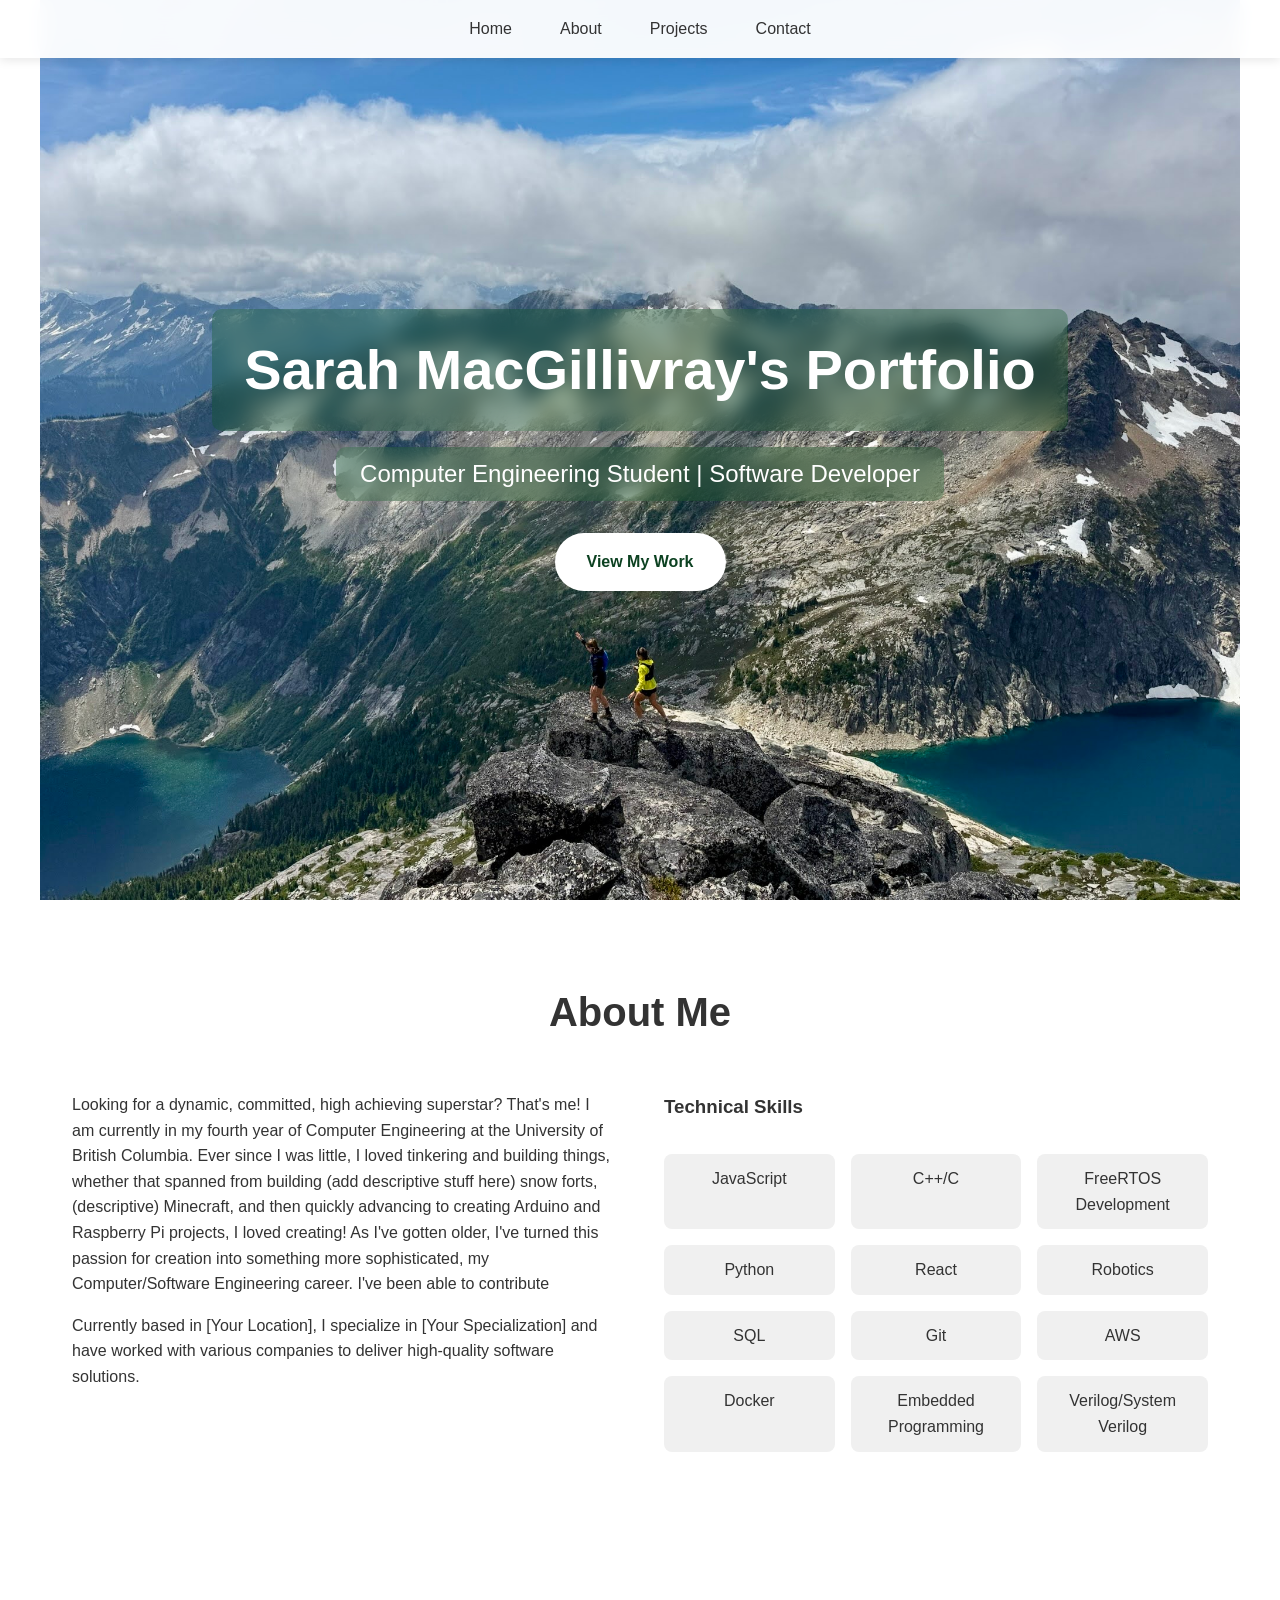
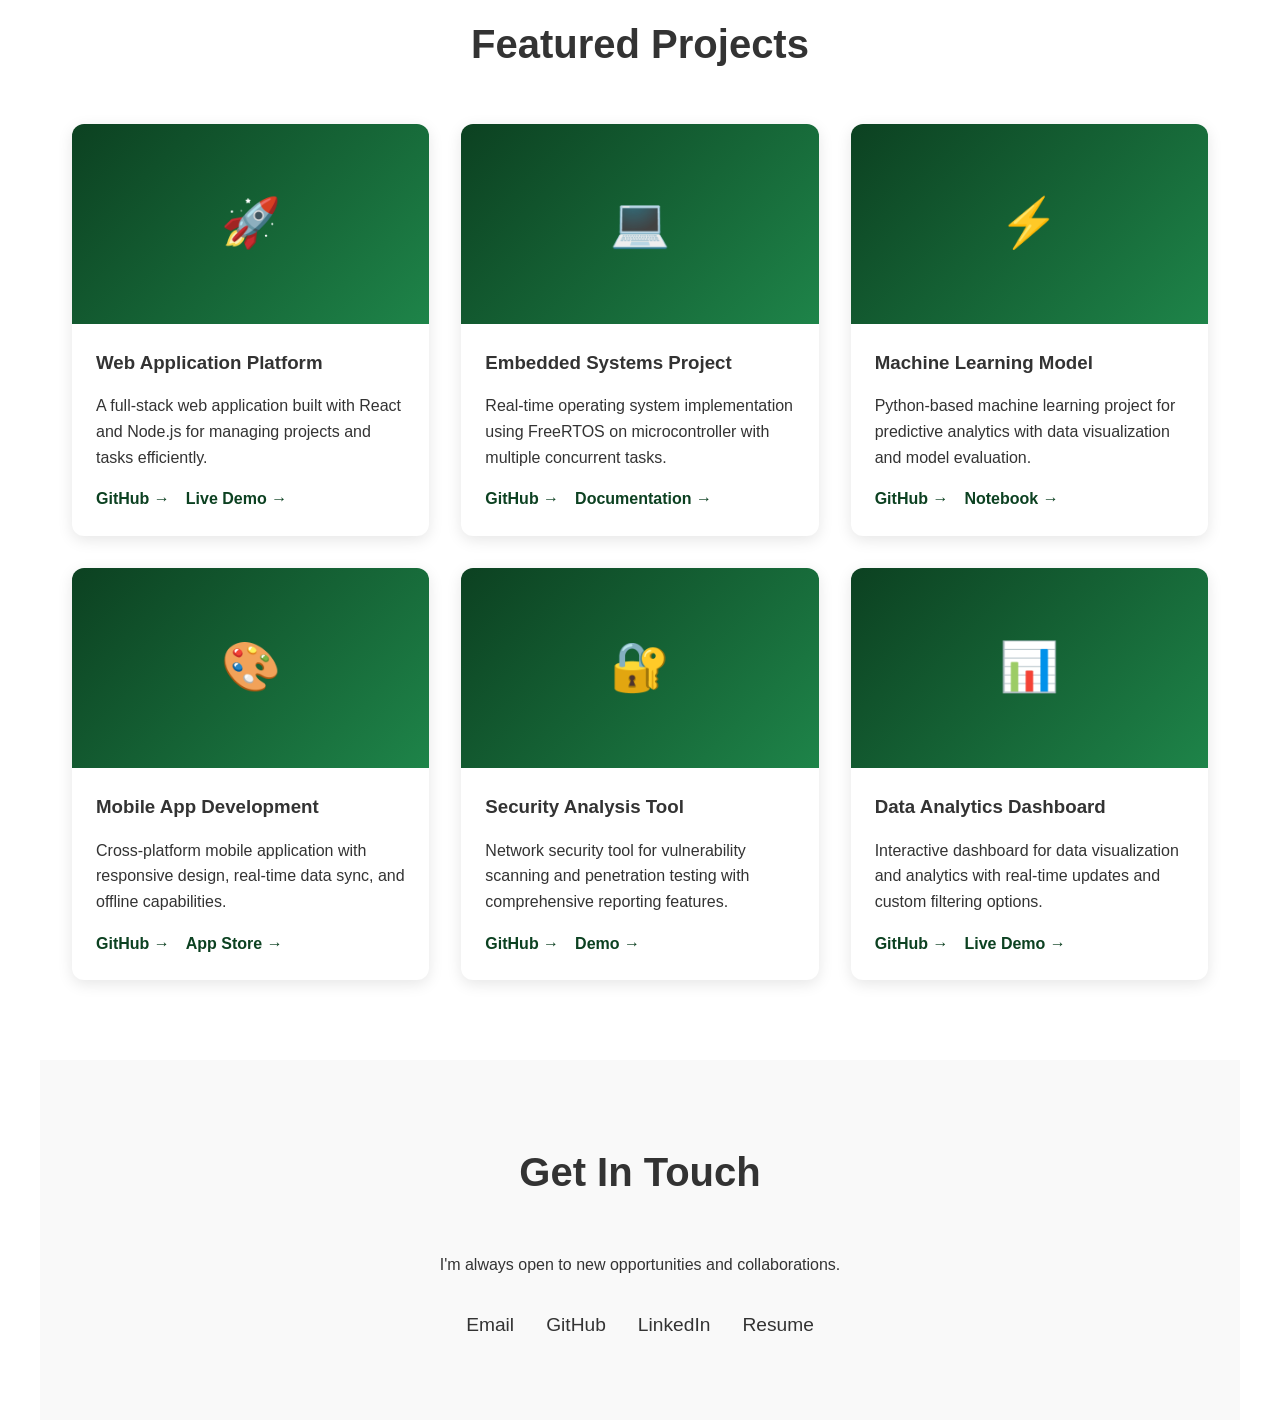
==== portfolio_website_main.html @ 6294efac "Main outline done" ====
<!DOCTYPE html>
<html lang="en">
<head>
    <meta charset="UTF-8">
    <meta name="viewport" content="width=device-width, initial-scale=1.0">
    <title>Your Name - Software Engineer</title>
    <style>
        * {
            margin: 0;
            padding: 0;
            box-sizing: border-box;
        }

        body {
            font-family: -apple-system, BlinkMacSystemFont, 'Segoe UI', Roboto, Oxygen, Ubuntu, Cantarell, sans-serif;
            line-height: 1.6;
            color: #333;
        }

        nav {
            position: fixed;
            top: 0;
            width: 100%;
            background: rgba(255, 255, 255, 0.95);
            backdrop-filter: blur(10px);
            box-shadow: 0 2px 10px rgba(0,0,0,0.1);
            z-index: 1000;
        }

        nav ul {
            display: flex;
            justify-content: center;
            list-style: none;
            padding: 1rem;
        }

        nav a {
            color: #333;
            text-decoration: none;
            padding: 0.5rem 1.5rem;
            transition: color 0.3s;
        }

        nav a:hover {
            color: #062d16;
        }

        section {
            padding: 5rem 2rem;
            max-width: 1200px;
            margin: 0 auto;
        }

        .hero {
            min-height: 100vh;
            display: flex;
            flex-direction: column;
            justify-content: center;
            align-items: center;
            text-align: center;
            background: url('images/header.JPG') center/cover no-repeat;
            color: white;
        }

        .hero h1 {
            font-size: 3.5rem;
            margin-bottom: 1rem;
            animation: fadeInUp 1s ease;
            background: rgba(5, 83, 27, 0.3);
            padding: 1rem 2rem;
            border-radius: 10px;
            backdrop-filter: blur(10px);
        }

        .hero p {
            font-size: 1.5rem;
            margin-bottom: 2rem;
            animation: fadeInUp 1s ease 0.2s backwards;
            background: rgba(5, 83, 27, 0.3);
            padding: 0.5rem 1.5rem;
            border-radius: 10px;
            backdrop-filter: blur(10px);
        }

        .hero .cta {
            display: inline-block;
            padding: 1rem 2rem;
            background: white;
            color: #0c4121;
            text-decoration: none;
            border-radius: 50px;
            font-weight: bold;
            transition: transform 0.3s, box-shadow 0.3s;
            animation: fadeInUp 1s ease 0.4s backwards;
        }

        .hero .cta:hover {
            transform: translateY(-3px);
            box-shadow: 0 10px 25px rgba(0,0,0,0.2);
        }

        @keyframes fadeInUp {
            from {
                opacity: 0;
                transform: translateY(30px);
            }
            to {
                opacity: 1;
                transform: translateY(0);
            }
        }

        h2 {
            font-size: 2.5rem;
            margin-bottom: 3rem;
            text-align: center;
            color: #333;
        }

        .about-content {
            display: grid;
            grid-template-columns: 1fr 1fr;
            gap: 3rem;
            align-items: start;
        }

        .skills {
            display: grid;
            grid-template-columns: repeat(auto-fit, minmax(150px, 1fr));
            gap: 1rem;
            margin-top: 2rem;
        }

        .skill-tag {
            background: #f0f0f0;
            padding: 0.75rem;
            border-radius: 8px;
            text-align: center;
            transition: all 0.3s;
        }

        .skill-tag:hover {
            background: #0c4121;
            color: white;
            transform: translateY(-3px);
        }

        .projects {
            display: grid;
            grid-template-columns: repeat(auto-fit, minmax(300px, 1fr));
            gap: 2rem;
        }

        .project-card {
            background: white;
            border-radius: 12px;
            overflow: hidden;
            box-shadow: 0 4px 15px rgba(0,0,0,0.1);
            transition: transform 0.3s, box-shadow 0.3s;
        }

        .project-card:hover {
            transform: translateY(-10px);
            box-shadow: 0 10px 30px rgba(0,0,0,0.2);
        }

        .project-img {
            width: 100%;
            height: 200px;
            background: linear-gradient(135deg, #0c4121 0%, #1e8449 100%);
            display: flex;
            align-items: center;
            justify-content: center;
            color: white;
            font-size: 3rem;
        }

        .project-content {
            padding: 1.5rem;
        }

        .project-content h3 {
            margin-bottom: 1rem;
            color: #333;
        }

        .project-links {
            display: flex;
            gap: 1rem;
            margin-top: 1rem;
        }

        .project-links a {
            color: #0c4121;
            text-decoration: none;
            font-weight: bold;
        }

        .project-detail {
            display: none;
            background: #f9f9f9;
            padding: 3rem 2rem;
            margin-top: 2rem;
            border-radius: 12px;
        }

        .project-detail.active {
            display: block;
        }

        .project-detail h3 {
            font-size: 2rem;
            margin-bottom: 1rem;
            color: #333;
        }

        .project-detail-content {
            display: grid;
            grid-template-columns: 1fr 1fr;
            gap: 2rem;
            margin-top: 1.5rem;
        }

        .project-detail-content p {
            margin-bottom: 1rem;
            line-height: 1.8;
        }

        .project-tech-stack {
            background: white;
            padding: 1.5rem;
            border-radius: 8px;
            border-left: 4px solid #0c4121;
        }

        .project-tech-stack h4 {
            margin-bottom: 1rem;
            color: #333;
        }

        .tech-list {
            list-style: none;
        }

        .tech-list li {
            padding: 0.5rem 0;
            color: #666;
        }

        .tech-list li:before {
            content: "✓ ";
            color: #0c4121;
            font-weight: bold;
            margin-right: 0.5rem;
        }

        .contact {
            background: #f9f9f9;
            text-align: center;
        }

        .contact-links {
            display: flex;
            justify-content: center;
            gap: 2rem;
            margin-top: 2rem;
        }

        .contact-links a {
            color: #333;
            text-decoration: none;
            font-size: 1.2rem;
            transition: color 0.3s;
        }

        .contact-links a:hover {
            color: #0c4121;
        }

        @media (max-width: 768px) {
            .hero h1 {
                font-size: 2.5rem;
            }

            .hero p {
                font-size: 1.2rem;
            }

            .about-content {
                grid-template-columns: 1fr;
            }

            nav ul {
                flex-wrap: wrap;
            }
        }
    </style>
</head>
<body>
    <nav>
        <ul>
            <li><a href="#home">Home</a></li>
            <li><a href="#about">About</a></li>
            <li><a href="#projects">Projects</a></li>
            <li><a href="#contact">Contact</a></li>
        </ul>
    </nav>

    <section id="home" class="hero">
        <h1>Sarah MacGillivray's Portfolio</h1>
        <p>Computer Engineering Student | Software Developer</p>
        <a href="#projects" class="cta">View My Work</a>
    </section>

    <section id="about">
        <h2>About Me</h2>
        <div class="about-content">
            <div>
                <p>Looking for a dynamic, committed, high achieving superstar? That's me! I am currently in my fourth year of Computer Engineering at the University 
                    of British Columbia. Ever since I was little, I loved tinkering and building things, whether that spanned from 
                    building (add descriptive stuff here) snow forts, (descriptive) Minecraft, and then quickly advancing to creating Arduino and Raspberry Pi projects, I loved creating!
                    As I've gotten older, I've turned this passion for creation into something more sophisticated, my Computer/Software 
                    Engineering career. I've been able to contribute 
                    </p>
                <p style="margin-top: 1rem;">Currently based in [Your Location], I specialize in [Your Specialization] and have worked with various companies to deliver high-quality software solutions.</p>
            </div>
            <div>
                <h3 style="margin-bottom: 1rem;">Technical Skills</h3>
                <div class="skills">
                    <div class="skill-tag">JavaScript</div>
                    <div class="skill-tag">C++/C</div>
                    <div class="skill-tag">FreeRTOS Development</div>
                    <div class="skill-tag">Python</div>
                    <div class="skill-tag">React</div>
                    <div class="skill-tag">Robotics</div>
                    <div class="skill-tag">SQL</div>
                    <div class="skill-tag">Git</div>
                    <div class="skill-tag">AWS</div>
                    <div class="skill-tag">Docker</div>
                    <div class="skill-tag">Embedded Programming</div>
                    <div class="skill-tag">Verilog/System Verilog</div>

                </div>
            </div>
        </div>
    </section>

    <section id="projects">
        <h2>Featured Projects</h2>
        <div class="projects">
            <div class="project-card" onclick="toggleDetail(0)">
                <div class="project-img">🚀</div>
                <div class="project-content">
                    <h3>Web Application Platform</h3>
                    <p>A full-stack web application built with React and Node.js for managing projects and tasks efficiently.</p>
                    <div class="project-links">
                        <a href="#" onclick="event.stopPropagation()">GitHub →</a>
                        <a href="#" onclick="event.stopPropagation()">Live Demo →</a>
                    </div>
                </div>
            </div>

            <div class="project-card" onclick="toggleDetail(1)">
                <div class="project-img">💻</div>
                <div class="project-content">
                    <h3>Embedded Systems Project</h3>
                    <p>Real-time operating system implementation using FreeRTOS on microcontroller with multiple concurrent tasks.</p>
                    <div class="project-links">
                        <a href="#" onclick="event.stopPropagation()">GitHub →</a>
                        <a href="#" onclick="event.stopPropagation()">Documentation →</a>
                    </div>
                </div>
            </div>

            <div class="project-card" onclick="toggleDetail(2)">
                <div class="project-img">⚡</div>
                <div class="project-content">
                    <h3>Machine Learning Model</h3>
                    <p>Python-based machine learning project for predictive analytics with data visualization and model evaluation.</p>
                    <div class="project-links">
                        <a href="#" onclick="event.stopPropagation()">GitHub →</a>
                        <a href="#" onclick="event.stopPropagation()">Notebook →</a>
                    </div>
                </div>
            </div>

            <div class="project-card" onclick="toggleDetail(3)">
                <div class="project-img">🎨</div>
                <div class="project-content">
                    <h3>Mobile App Development</h3>
                    <p>Cross-platform mobile application with responsive design, real-time data sync, and offline capabilities.</p>
                    <div class="project-links">
                        <a href="#" onclick="event.stopPropagation()">GitHub →</a>
                        <a href="#" onclick="event.stopPropagation()">App Store →</a>
                    </div>
                </div>
            </div>

            <div class="project-card" onclick="toggleDetail(4)">
                <div class="project-img">🔐</div>
                <div class="project-content">
                    <h3>Security Analysis Tool</h3>
                    <p>Network security tool for vulnerability scanning and penetration testing with comprehensive reporting features.</p>
                    <div class="project-links">
                        <a href="#" onclick="event.stopPropagation()">GitHub →</a>
                        <a href="#" onclick="event.stopPropagation()">Demo →</a>
                    </div>
                </div>
            </div>

            <div class="project-card" onclick="toggleDetail(5)">
                <div class="project-img">📊</div>
                <div class="project-content">
                    <h3>Data Analytics Dashboard</h3>
                    <p>Interactive dashboard for data visualization and analytics with real-time updates and custom filtering options.</p>
                    <div class="project-links">
                        <a href="#" onclick="event.stopPropagation()">GitHub →</a>
                        <a href="#" onclick="event.stopPropagation()">Live Demo →</a>
                    </div>
                </div>
            </div>
        </div>

        <!-- Project Details Sections -->
        <div class="project-detail" id="detail-0">
            <h3>Web Application Platform</h3>
            <div class="project-detail-content">
                <div>
                    <p><strong>Project Overview:</strong></p>
                    <p>A comprehensive web application platform designed to streamline project and task management for teams. The application features real-time collaboration, intuitive user interface, and robust backend architecture.</p>
                    <p><strong>Key Features:</strong></p>
                    <ul style="margin-left: 1.5rem;">
                        <li>User authentication and authorization</li>
                        <li>Real-time task updates using WebSockets</li>
                        <li>Drag-and-drop interface for task management</li>
                        <li>Team collaboration features with comments</li>
                        <li>Email notifications and reminders</li>
                    </ul>
                </div>
                <div class="project-tech-stack">
                    <h4>Technology Stack</h4>
                    <ul class="tech-list">
                        <li>React.js with Hooks</li>
                        <li>Node.js & Express</li>
                        <li>MongoDB</li>
                        <li>Socket.io</li>
                        <li>JWT Authentication</li>
                        <li>Docker & AWS</li>
                    </ul>
                </div>
            </div>
        </div>

        <div class="project-detail" id="detail-1">
            <h3>Embedded Systems Project</h3>
            <div class="project-detail-content">
                <div>
                    <p><strong>Project Overview:</strong></p>
                    <p>A complex real-time operating system implementation using FreeRTOS on an ARM Cortex microcontroller. This project demonstrates proficiency in embedded systems, real-time programming, and hardware-software integration.</p>
                    <p><strong>Key Features:</strong></p>
                    <ul style="margin-left: 1.5rem;">
                        <li>Multi-tasking with priority scheduling</li>
                        <li>Inter-process communication using queues</li>
                        <li>Hardware timer interrupts</li>
                        <li>Memory management optimization</li>
                        <li>Real-time sensor data acquisition</li>
                    </ul>
                </div>
                <div class="project-tech-stack">
                    <h4>Technology Stack</h4>
                    <ul class="tech-list">
                        <li>C/C++</li>
                        <li>FreeRTOS</li>
                        <li>ARM Cortex-M4</li>
                        <li>STM32 Microcontroller</li>
                        <li>SPI/I2C Protocols</li>
                        <li>Keil uVision IDE</li>
                    </ul>
                </div>
            </div>
        </div>

        <div class="project-detail" id="detail-2">
            <h3>Machine Learning Model</h3>
            <div class="project-detail-content">
                <div>
                    <p><strong>Project Overview:</strong></p>
                    <p>A machine learning project focused on predictive analytics using supervised learning algorithms. The project includes data preprocessing, model training, evaluation, and deployment ready code.</p>
                    <p><strong>Key Features:</strong></p>
                    <ul style="margin-left: 1.5rem;">
                        <li>Data exploration and preprocessing</li>
                        <li>Feature engineering and selection</li>
                        <li>Multiple model training and comparison</li>
                        <li>Cross-validation and hyperparameter tuning</li>
                        <li>Visualization of results and insights</li>
                    </ul>
                </div>
                <div class="project-tech-stack">
                    <h4>Technology Stack</h4>
                    <ul class="tech-list">
                        <li>Python</li>
                        <li>Scikit-learn</li>
                        <li>Pandas & NumPy</li>
                        <li>Matplotlib & Seaborn</li>
                        <li>TensorFlow/Keras</li>
                        <li>Jupyter Notebooks</li>
                    </ul>
                </div>
            </div>
        </div>

        <div class="project-detail" id="detail-3">
            <h3>Mobile App Development</h3>
            <div class="project-detail-content">
                <div>
                    <p><strong>Project Overview:</strong></p>
                    <p>A cross-platform mobile application developed with modern frameworks, featuring seamless user experience across iOS and Android. Includes offline support and real-time synchronization.</p>
                    <p><strong>Key Features:</strong></p>
                    <ul style="margin-left: 1.5rem;">
                        <li>Native performance with cross-platform code</li>
                        <li>Offline-first architecture</li>
                        <li>Real-time data synchronization</li>
                        <li>Push notifications</li>
                        <li>Intuitive UI/UX design</li>
                    </ul>
                </div>
                <div class="project-tech-stack">
                    <h4>Technology Stack</h4>
                    <ul class="tech-list">
                        <li>React Native</li>
                        <li>Firebase</li>
                        <li>Redux State Management</li>
                        <li>SQLite (Local DB)</li>
                        <li>iOS & Android SDK</li>
                        <li>REST APIs</li>
                    </ul>
                </div>
            </div>
        </div>

        <div class="project-detail" id="detail-4">
            <h3>Security Analysis Tool</h3>
            <div class="project-detail-content">
                <div>
                    <p><strong>Project Overview:</strong></p>
                    <p>A comprehensive security analysis tool for vulnerability scanning and penetration testing. Designed to identify security weaknesses in network infrastructure and provide detailed remediation recommendations.</p>
                    <p><strong>Key Features:</strong></p>
                    <ul style="margin-left: 1.5rem;">
                        <li>Port and service scanning</li>
                        <li>Vulnerability database integration</li>
                        <li>Network mapping and analysis</li>
                        <li>Threat severity classification</li>
                        <li>Detailed reporting with recommendations</li>
                    </ul>
                </div>
                <div class="project-tech-stack">
                    <h4>Technology Stack</h4>
                    <ul class="tech-list">
                        <li>Python</li>
                        <li>Nmap & Scapy</li>
                        <li>SQLite</li>
                        <li>PyQt for GUI</li>
                        <li>OWASP Standards</li>
                        <li>JSON Reporting</li>
                    </ul>
                </div>
            </div>
        </div>

        <div class="project-detail" id="detail-5">
            <h3>Data Analytics Dashboard</h3>
            <div class="project-detail-content">
                <div>
                    <p><strong>Project Overview:</strong></p>
                    <p>An interactive data analytics dashboard providing real-time insights and visualizations. Built for business intelligence with customizable reports and drill-down capabilities.</p>
                    <p><strong>Key Features:</strong></p>
                    <ul style="margin-left: 1.5rem;">
                        <li>Real-time data updates</li>
                        <li>Interactive charts and graphs</li>
                        <li>Custom filter and date range selection</li>
                        <li>Exportable reports (PDF, Excel)</li>
                        <li>User role-based access control</li>
                    </ul>
                </div>
                <div class="project-tech-stack">
                    <h4>Technology Stack</h4>
                    <ul class="tech-list">
                        <li>React.js</li>
                        <li>D3.js & Chart.js</li>
                        <li>Node.js Backend</li>
                        <li>PostgreSQL</li>
                        <li>Plotly</li>
                        <li>AWS S3 Storage</li>
                    </ul>
                </div>
            </div>
        </div>
    </section>

    <section id="contact" class="contact">
        <h2>Get In Touch</h2>
        <p>I'm always open to new opportunities and collaborations.</p>
        <div class="contact-links">
            <a href="mailto:your.email@example.com">Email</a>
            <a href="https://github.com/yourusername" target="_blank">GitHub</a>
            <a href="https://linkedin.com/in/yourprofile" target="_blank">LinkedIn</a>
            <a href="your-resume.pdf" target="_blank">Resume</a>
        </div>
    </section>

    <script>
        // Smooth scrolling for navigation links
        document.querySelectorAll('a[href^="#"]').forEach(anchor => {
            anchor.addEventListener('click', function (e) {
                e.preventDefault();
                const target = document.querySelector(this.getAttribute('href'));
                if (target) {
                    target.scrollIntoView({
                        behavior: 'smooth',
                        block: 'start'
                    });
                }
            });
        });

        // Toggle project details
        function toggleDetail(index) {
            // Hide all project details
            document.querySelectorAll('.project-detail').forEach(detail => {
                detail.classList.remove('active');
            });
            
            // Show the selected project detail
            const detailElement = document.getElementById(`detail-${index}`);
            if (detailElement) {
                detailElement.classList.add('active');
                // Scroll to the detail section
                detailElement.scrollIntoView({
                    behavior: 'smooth',
                    block: 'start'
                });
            }
        }
    </script>
</body>
</html>
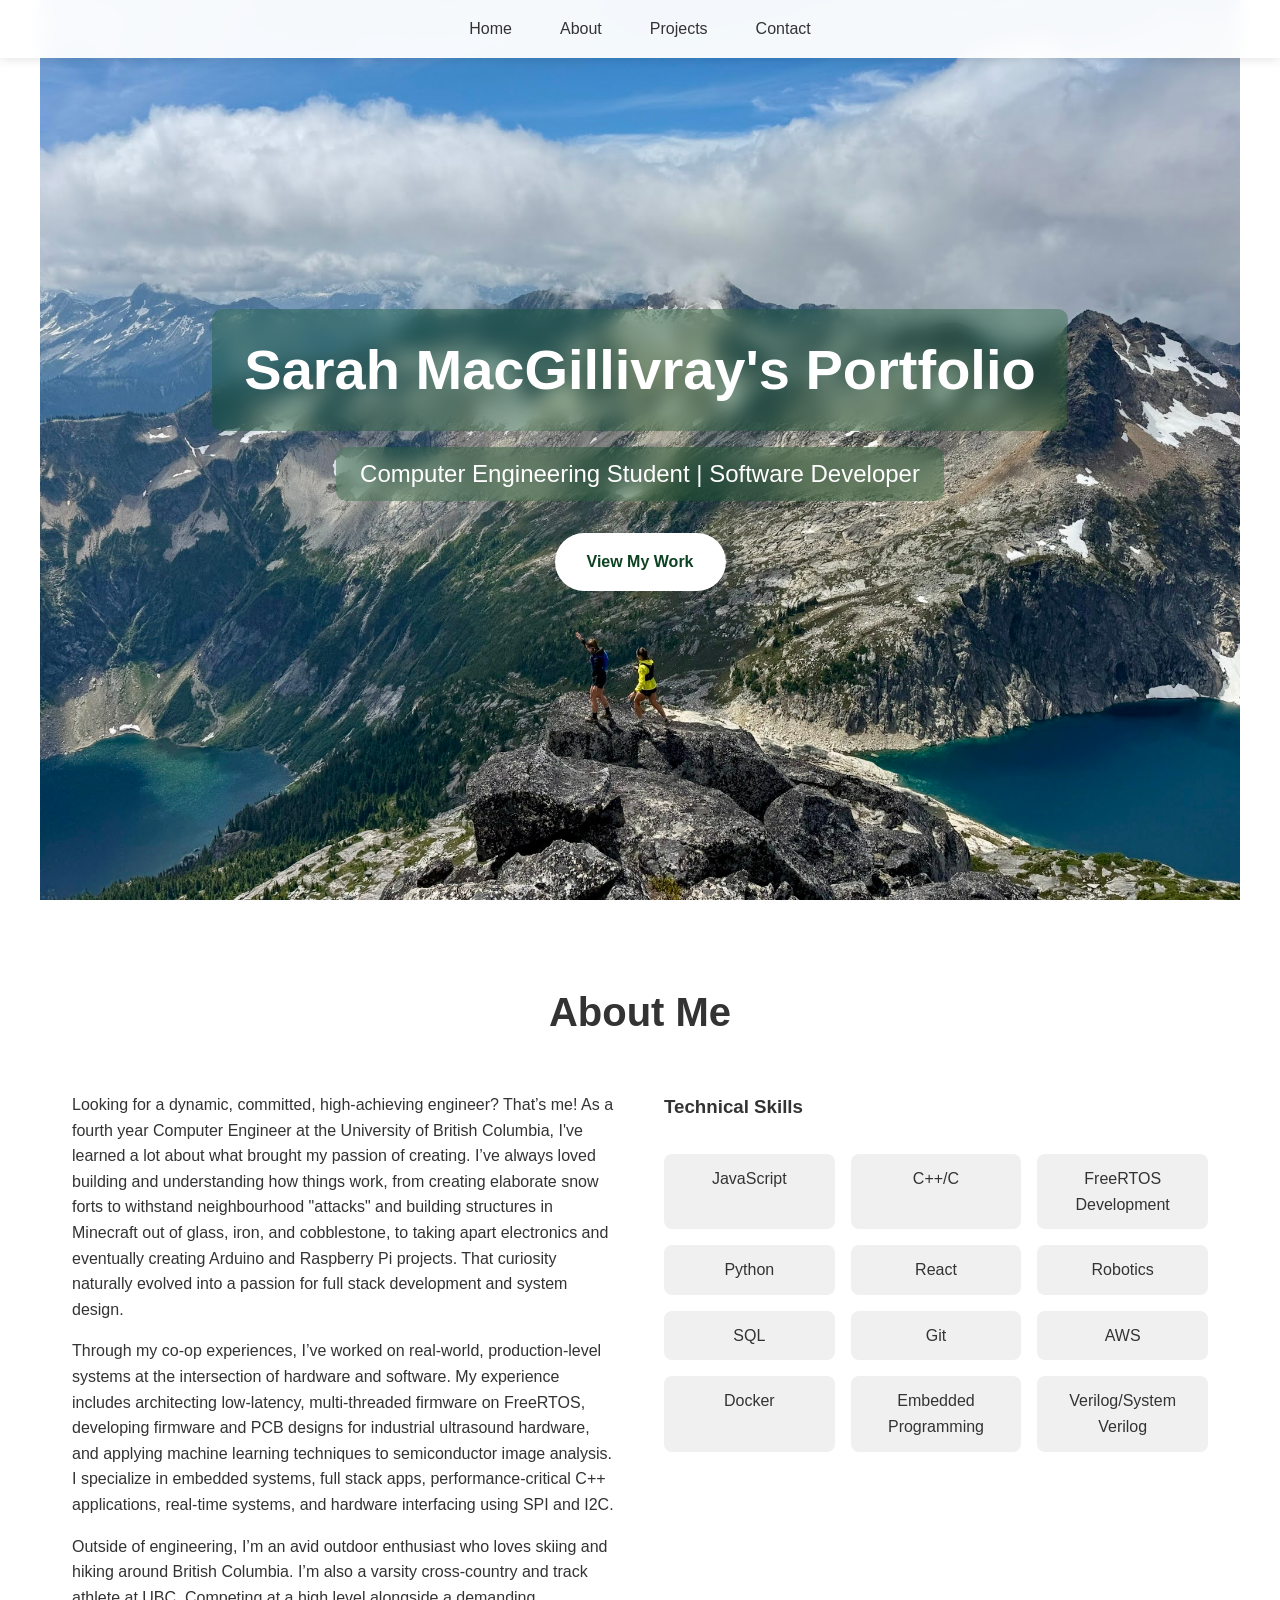
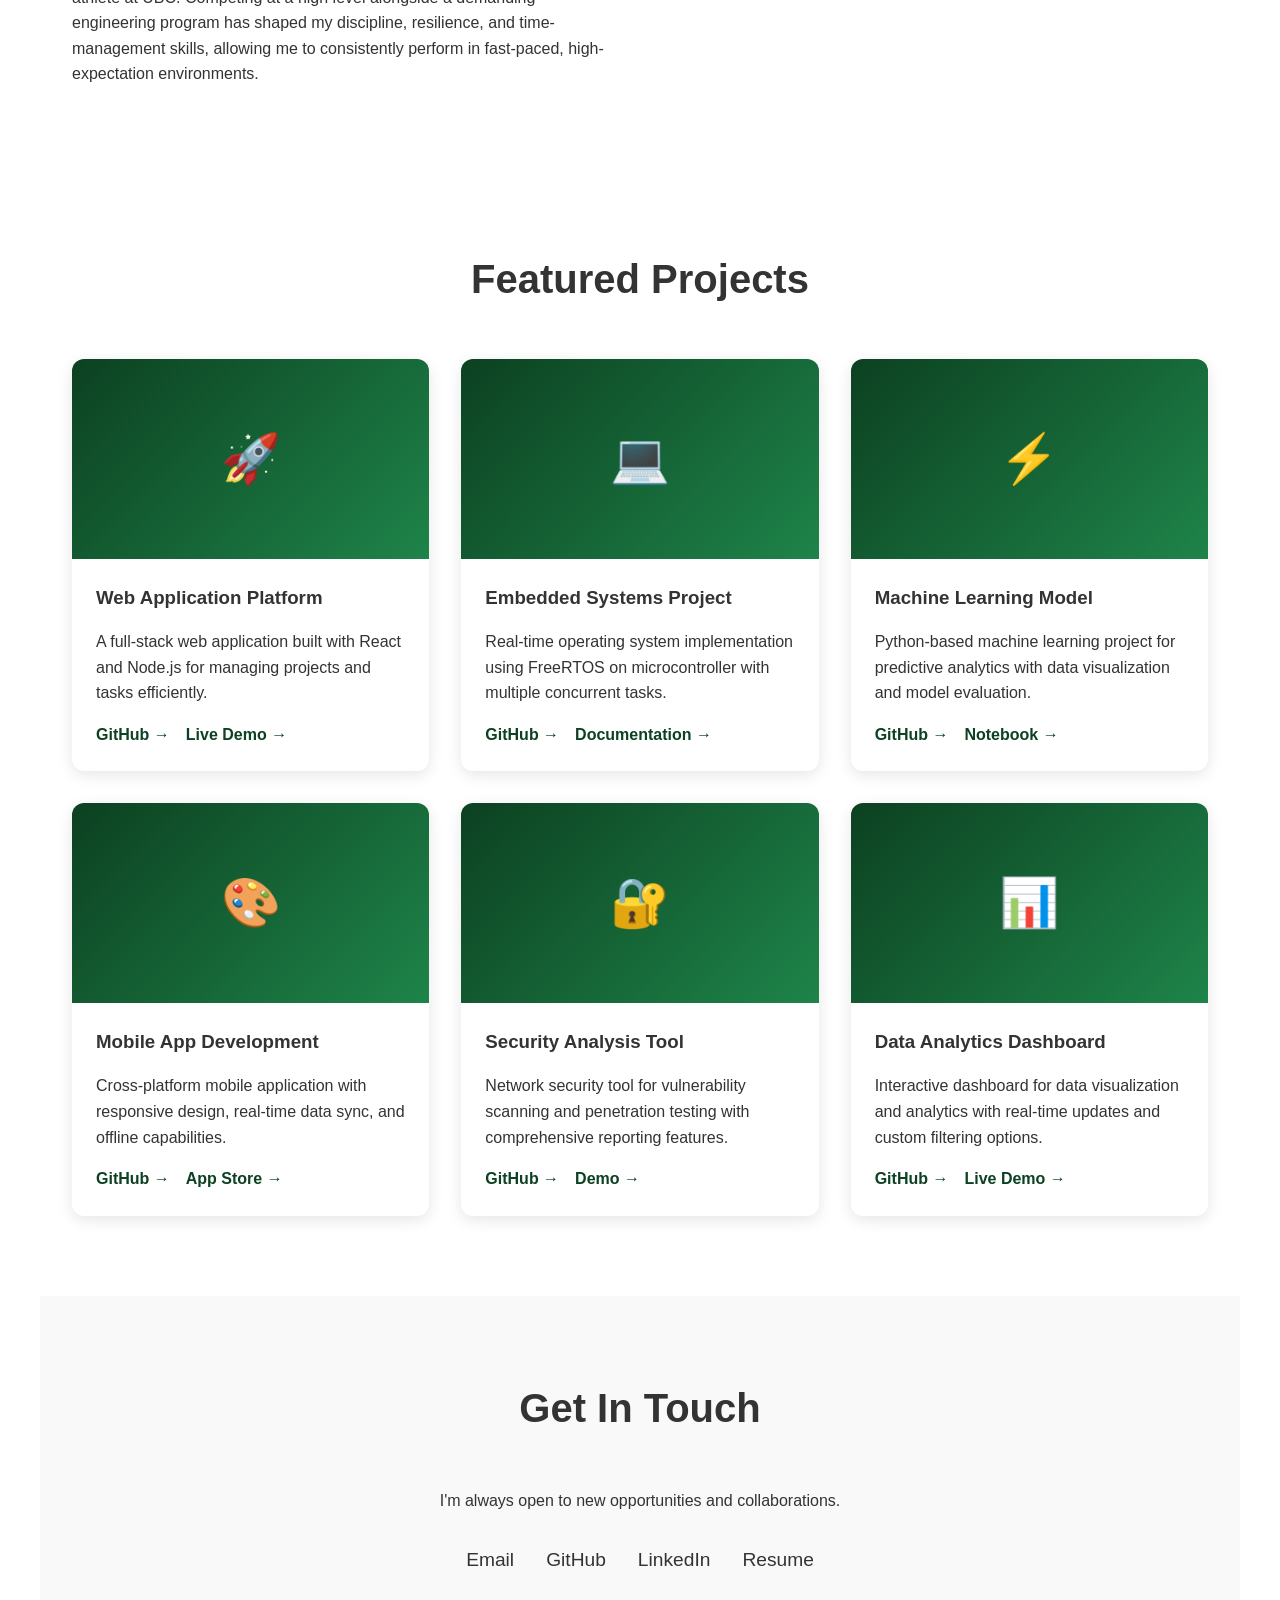
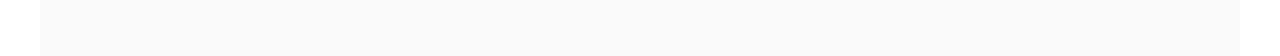
==== commit b2f0f278: "good about me section" ====
--- a/portfolio_website_main.html
+++ b/portfolio_website_main.html
@@ -316,13 +316,28 @@
         <h2>About Me</h2>
         <div class="about-content">
             <div>
-                <p>Looking for a dynamic, committed, high achieving superstar? That's me! I am currently in my fourth year of Computer Engineering at the University 
-                    of British Columbia. Ever since I was little, I loved tinkering and building things, whether that spanned from 
-                    building (add descriptive stuff here) snow forts, (descriptive) Minecraft, and then quickly advancing to creating Arduino and Raspberry Pi projects, I loved creating!
-                    As I've gotten older, I've turned this passion for creation into something more sophisticated, my Computer/Software 
-                    Engineering career. I've been able to contribute 
-                    </p>
-                <p style="margin-top: 1rem;">Currently based in [Your Location], I specialize in [Your Specialization] and have worked with various companies to deliver high-quality software solutions.</p>
+                <p>
+                Looking for a dynamic, committed, high-achieving engineer? That’s me! As a fourth year Computer Engineer at the University of British Columbia, 
+                I've learned a lot about what brought my passion of creating.
+                I’ve always loved building and understanding how things work, from creating elaborate snow forts to withstand neighbourhood "attacks" and building structures in Minecraft
+                out of glass, iron, and cobblestone, to taking apart electronics and eventually creating Arduino and Raspberry Pi projects. 
+                That curiosity naturally evolved into a passion for full stack development and system design.
+            </p>
+
+            <p style="margin-top: 1rem;">
+                Through my co-op experiences, I’ve worked on real-world, production-level systems at the intersection of hardware and 
+                software. My experience includes architecting low-latency, multi-threaded firmware on FreeRTOS, developing firmware 
+                and PCB designs for industrial ultrasound hardware, and applying machine learning techniques to semiconductor image
+                analysis. I specialize in embedded systems, full stack apps, performance-critical C++ applications, real-time systems, 
+                and hardware interfacing using SPI and I2C.
+            </p>
+
+            <p style="margin-top: 1rem;">
+                Outside of engineering, I’m an avid outdoor enthusiast who loves skiing and hiking around British Columbia. I’m also 
+                a varsity cross-country and track athlete at UBC. Competing at a high level alongside a demanding
+                engineering program has shaped my discipline, resilience, and time-management skills, allowing me to consistently
+                perform in fast-paced, high-expectation environments.
+            </p>
             </div>
             <div>
                 <h3 style="margin-bottom: 1rem;">Technical Skills</h3>
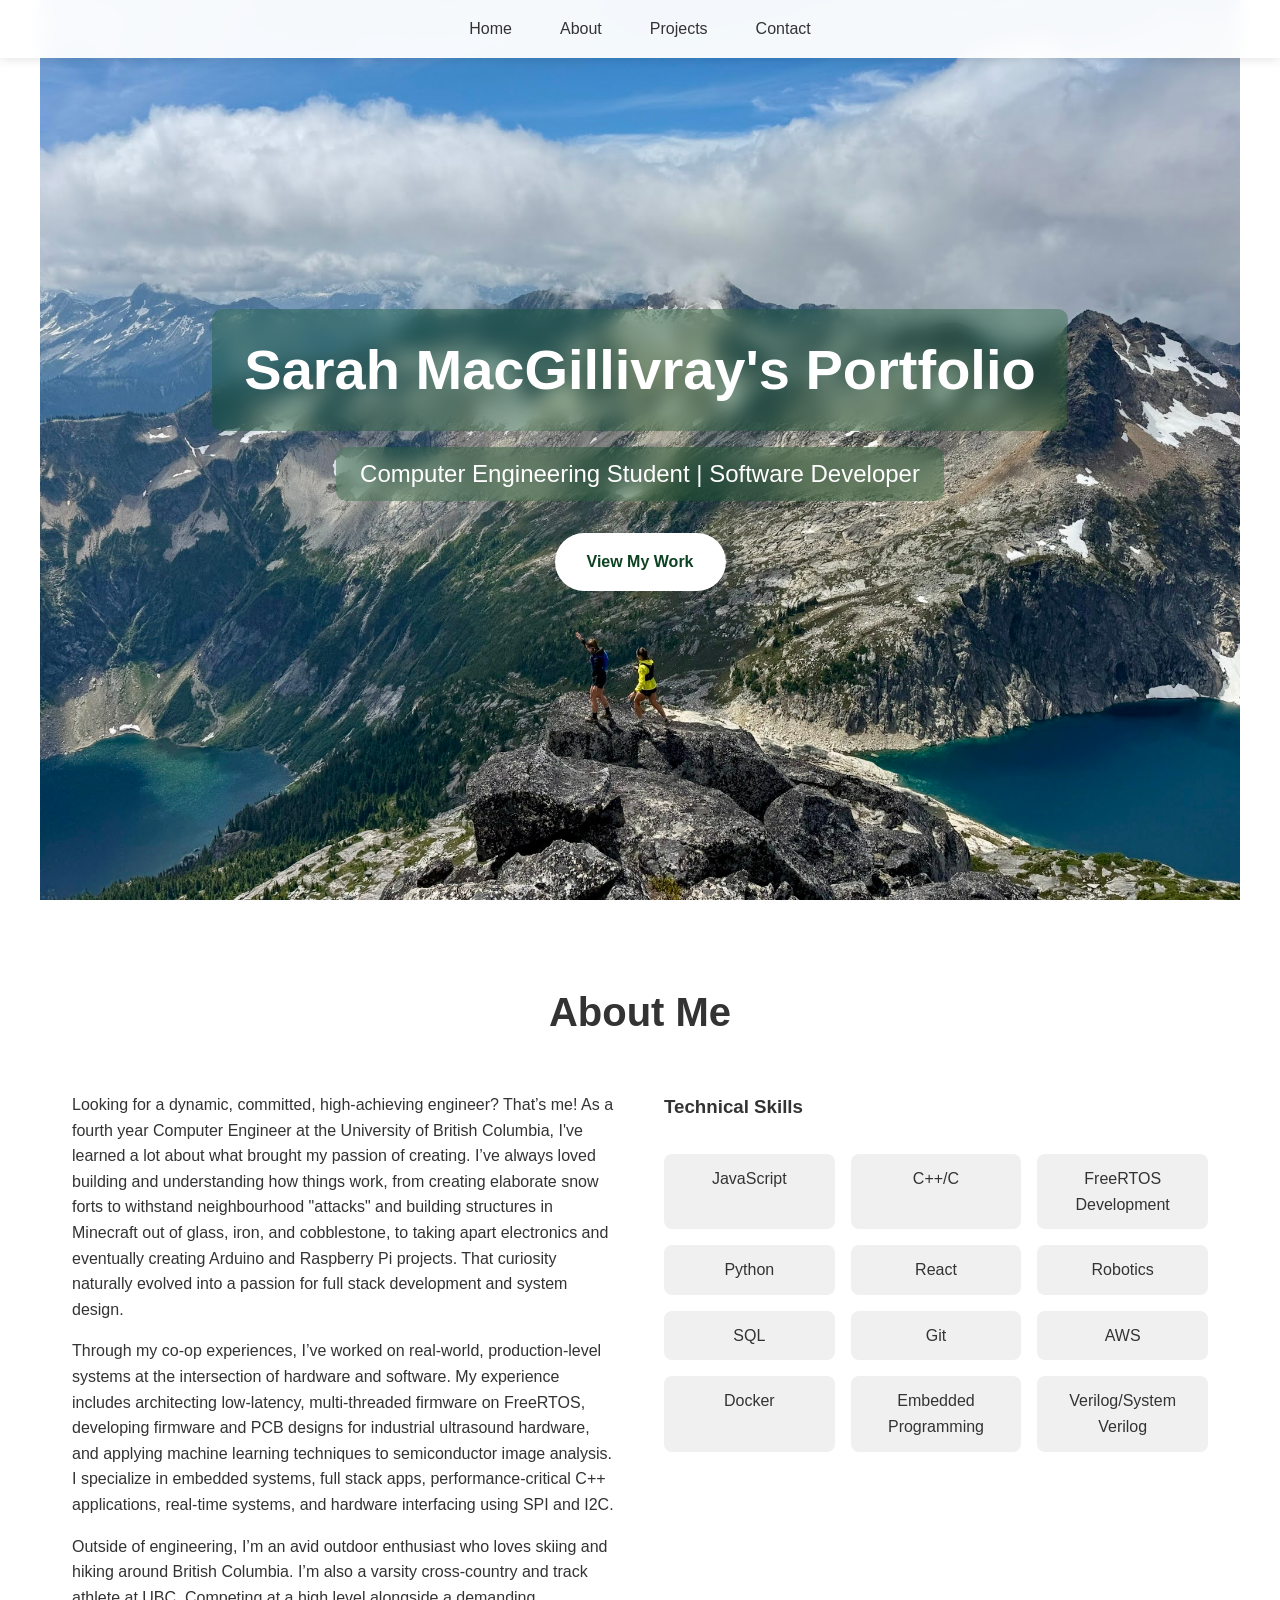
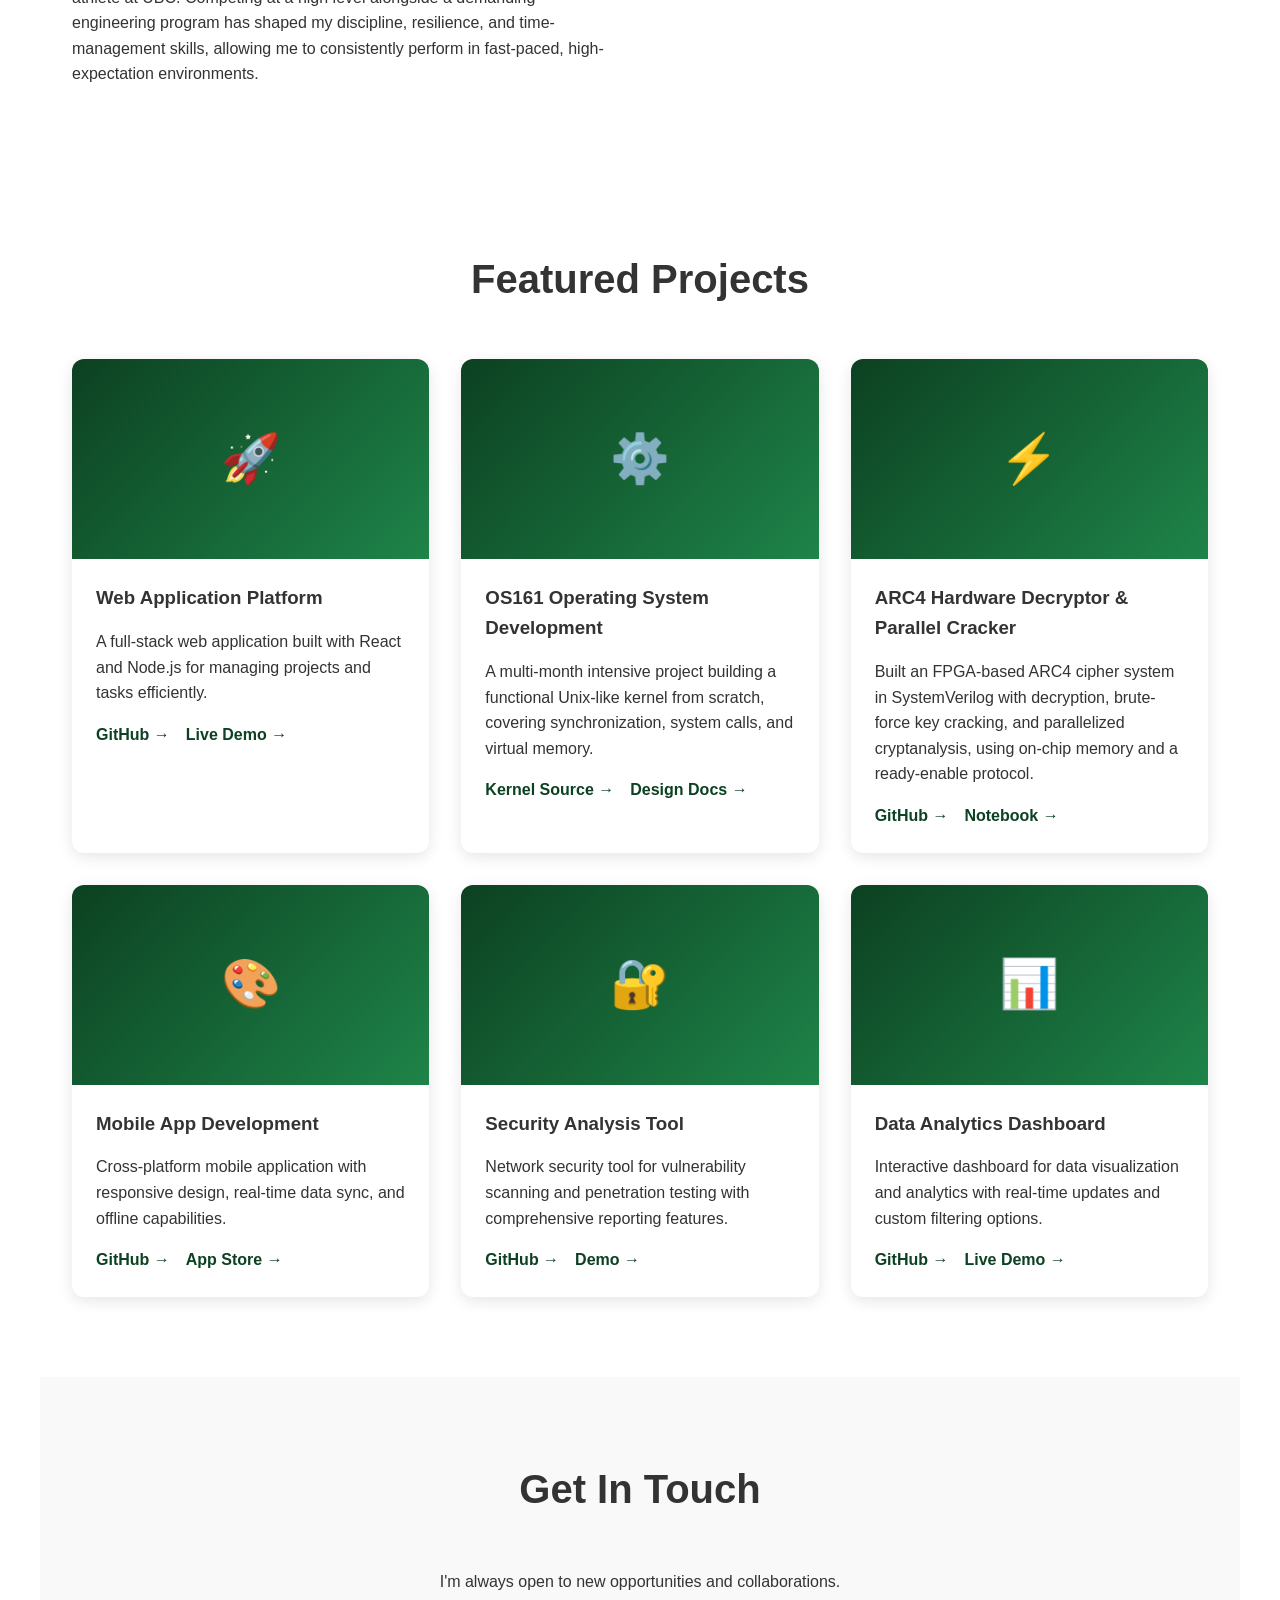
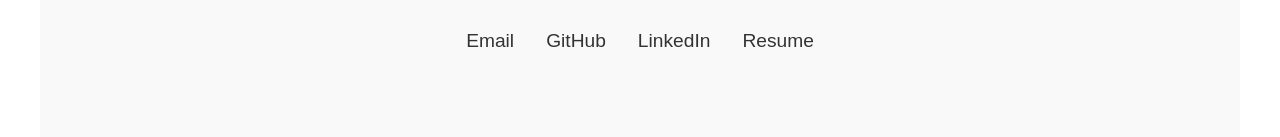
==== commit 56965e21: "os161 and arc4 decrypt added to projects" ====
--- a/portfolio_website_main.html
+++ b/portfolio_website_main.html
@@ -375,14 +375,14 @@
                 </div>
             </div>
 
-            <div class="project-card" onclick="toggleDetail(1)">
-                <div class="project-img">💻</div>
+            <div class="project-card" onclick="toggleDetail(2)">
+                <div class="project-img">⚙️</div>
                 <div class="project-content">
-                    <h3>Embedded Systems Project</h3>
-                    <p>Real-time operating system implementation using FreeRTOS on microcontroller with multiple concurrent tasks.</p>
+                    <h3>OS161 Operating System Development</h3>
+                    <p>A multi-month intensive project building a functional Unix-like kernel from scratch, covering synchronization, system calls, and virtual memory.</p>
                     <div class="project-links">
-                        <a href="#" onclick="event.stopPropagation()">GitHub →</a>
-                        <a href="#" onclick="event.stopPropagation()">Documentation →</a>
+                        <a href="#" onclick="event.stopPropagation()">Kernel Source →</a>
+                        <a href="#" onclick="event.stopPropagation()">Design Docs →</a>
                     </div>
                 </div>
             </div>
@@ -390,8 +390,9 @@
             <div class="project-card" onclick="toggleDetail(2)">
                 <div class="project-img">⚡</div>
                 <div class="project-content">
-                    <h3>Machine Learning Model</h3>
-                    <p>Python-based machine learning project for predictive analytics with data visualization and model evaluation.</p>
+                    <h3>ARC4 Hardware Decryptor & Parallel Cracker</h3>
+                    <p>Built an FPGA-based ARC4 cipher system in SystemVerilog with decryption, brute-force key cracking,
+                         and parallelized cryptanalysis, using on-chip memory and a ready-enable protocol.</p>
                     <div class="project-links">
                         <a href="#" onclick="event.stopPropagation()">GitHub →</a>
                         <a href="#" onclick="event.stopPropagation()">Notebook →</a>
@@ -466,59 +467,81 @@
             </div>
         </div>
 
-        <div class="project-detail" id="detail-1">
-            <h3>Embedded Systems Project</h3>
+        <div class="project-detail" id="detail-2">
+            <h3>OS161 Operating System Development</h3>
             <div class="project-detail-content">
                 <div>
                     <p><strong>Project Overview:</strong></p>
-                    <p>A complex real-time operating system implementation using FreeRTOS on an ARM Cortex microcontroller. This project demonstrates proficiency in embedded systems, real-time programming, and hardware-software integration.</p>
+                    <p>I designed and implemented core kernel subsystems for OS161, a simplified educational operating system. 
+                        This project involved transitioning from a limited, single-tasking kernel to a robust, multi-process 
+                        system with full virtual memory support.</p>
+                    
+                    <p><strong>Major Milestones:</strong></p>
+                    <ul style="margin-left: 1.5rem; margin-bottom: 1rem;">
+                        <li><strong>Synchronization Primitives:</strong> Implemented blocking locks and condition 
+                            variables using hardware-level atomic instructions to ensure thread safety.</li>
+                        <li><strong>File System Interface:</strong> Built the system call layer for file 
+                            I/O (open, read, write, lseek) utilizing the Virtual File System (VFS) and safe kernel/user-land memory copying.</li>
+                        <li><strong>Process Management:</strong> Developed <code>fork()</code> and <code>execv()</code> 
+                            mechanisms, establishing process abstractions and protection boundaries.</li>
+                        <li><strong>Virtual Memory:</strong> Engineered a full VM system including TLB fault handling, 
+                            demand-paged memory, and multi-level page tables.</li>
+                    </ul>
+                </div>
+                <div class="project-tech-stack">
+                    <h4>Learning Outcomes</h4>
+                    <ul class="tech-list">
+                        <li>Kernel-level C</li>
+                        <li>GDB Debugging</li>
+                        <li>Concurrency Control</li>
+                        <li>Memory Management</li>
+                        <li>TLB & Paging</li>
+                        <li>System Call Design</li>
+                        <li>Git Version Control</li>
+                    </ul>
+                </div>
+            </div>
+        </div>
+
+        <div class="project-detail" id="detail-2">
+            <h3>ARC4 Hardware Decryptor & Parallel Cracker</h3>
+            <div class="project-detail-content">
+                <div>
+                    <p><strong>Project Overview:</strong></p>
+                    <p>Designed and implemented a complete ARC4 stream cipher system in SystemVerilog on an FPGA, including decryption,
+                        brute-force key cracking, and parallelized cryptanalysis. The design leveraged multiple on-chip SRAM blocks, a 
+                        ready-enable microprotocol for variable-latency modules, and a modular hardware architecture to support scalability
+                         and correctness.
+
+                        The project was built incrementally, starting with ARC4 state initialization and key scheduling,
+                         followed by pseudo-random keystream generation and ciphertext decryption using length-prefixed
+                          messages stored in on-chip memory. I then extended the system to brute-force unknown encryption
+                           keys by detecting valid ASCII plaintext, and finally implemented a parallel cracking architecture
+                            that split the key space across multiple decryption cores to achieve near-2× speedup.
+
+                        Throughout the project, I emphasized correctness, testability, and hardware realism, writing 
+                        comprehensive RTL and post-synthesis testbenches, validating memory contents in simulation and 
+                        on physical hardware, and adhering strictly to synthesis-safe design constraints.</p>
                     <p><strong>Key Features:</strong></p>
                     <ul style="margin-left: 1.5rem;">
-                        <li>Multi-tasking with priority scheduling</li>
-                        <li>Inter-process communication using queues</li>
-                        <li>Hardware timer interrupts</li>
-                        <li>Memory management optimization</li>
-                        <li>Real-time sensor data acquisition</li>
+                        <li>ARC4 state initialization and key scheduling</li>
+                        <li>Pseudo-random keystream generation and decryption</li>
+                        <li>Brute-force key cracking with ASCII validation</li>
+                        <li>Parallelized decryption for faster key search</li>
+                        <li>On-chip memory management and ready-enable microprotocol</li>
+                        <li>RTL and post-synthesis testbench validation</li>
                     </ul>
                 </div>
                 <div class="project-tech-stack">
                     <h4>Technology Stack</h4>
                     <ul class="tech-list">
-                        <li>C/C++</li>
-                        <li>FreeRTOS</li>
-                        <li>ARM Cortex-M4</li>
-                        <li>STM32 Microcontroller</li>
-                        <li>SPI/I2C Protocols</li>
-                        <li>Keil uVision IDE</li>
-                    </ul>
-                </div>
-            </div>
-        </div>
-
-        <div class="project-detail" id="detail-2">
-            <h3>Machine Learning Model</h3>
-            <div class="project-detail-content">
-                <div>
-                    <p><strong>Project Overview:</strong></p>
-                    <p>A machine learning project focused on predictive analytics using supervised learning algorithms. The project includes data preprocessing, model training, evaluation, and deployment ready code.</p>
-                    <p><strong>Key Features:</strong></p>
-                    <ul style="margin-left: 1.5rem;">
-                        <li>Data exploration and preprocessing</li>
-                        <li>Feature engineering and selection</li>
-                        <li>Multiple model training and comparison</li>
-                        <li>Cross-validation and hyperparameter tuning</li>
-                        <li>Visualization of results and insights</li>
-                    </ul>
-                </div>
-                <div class="project-tech-stack">
-                    <h4>Technology Stack</h4>
-                    <ul class="tech-list">
-                        <li>Python</li>
-                        <li>Scikit-learn</li>
-                        <li>Pandas & NumPy</li>
-                        <li>Matplotlib & Seaborn</li>
-                        <li>TensorFlow/Keras</li>
-                        <li>Jupyter Notebooks</li>
+                        <li>SystemVerilog & FPGA design</li>
+                        <li>Digital logic & RTL design</li>
+                        <li>On-chip memory management (SRAM)</li>
+                        <li>Parallel hardware architecture</li>
+                        <li>Microprotocol design for variable-latency modules</li>
+                        <li>Testbench creation & hardware verification</li>
+                        <li>Python for simulation, analysis, and automation</li>
                     </ul>
                 </div>
             </div>
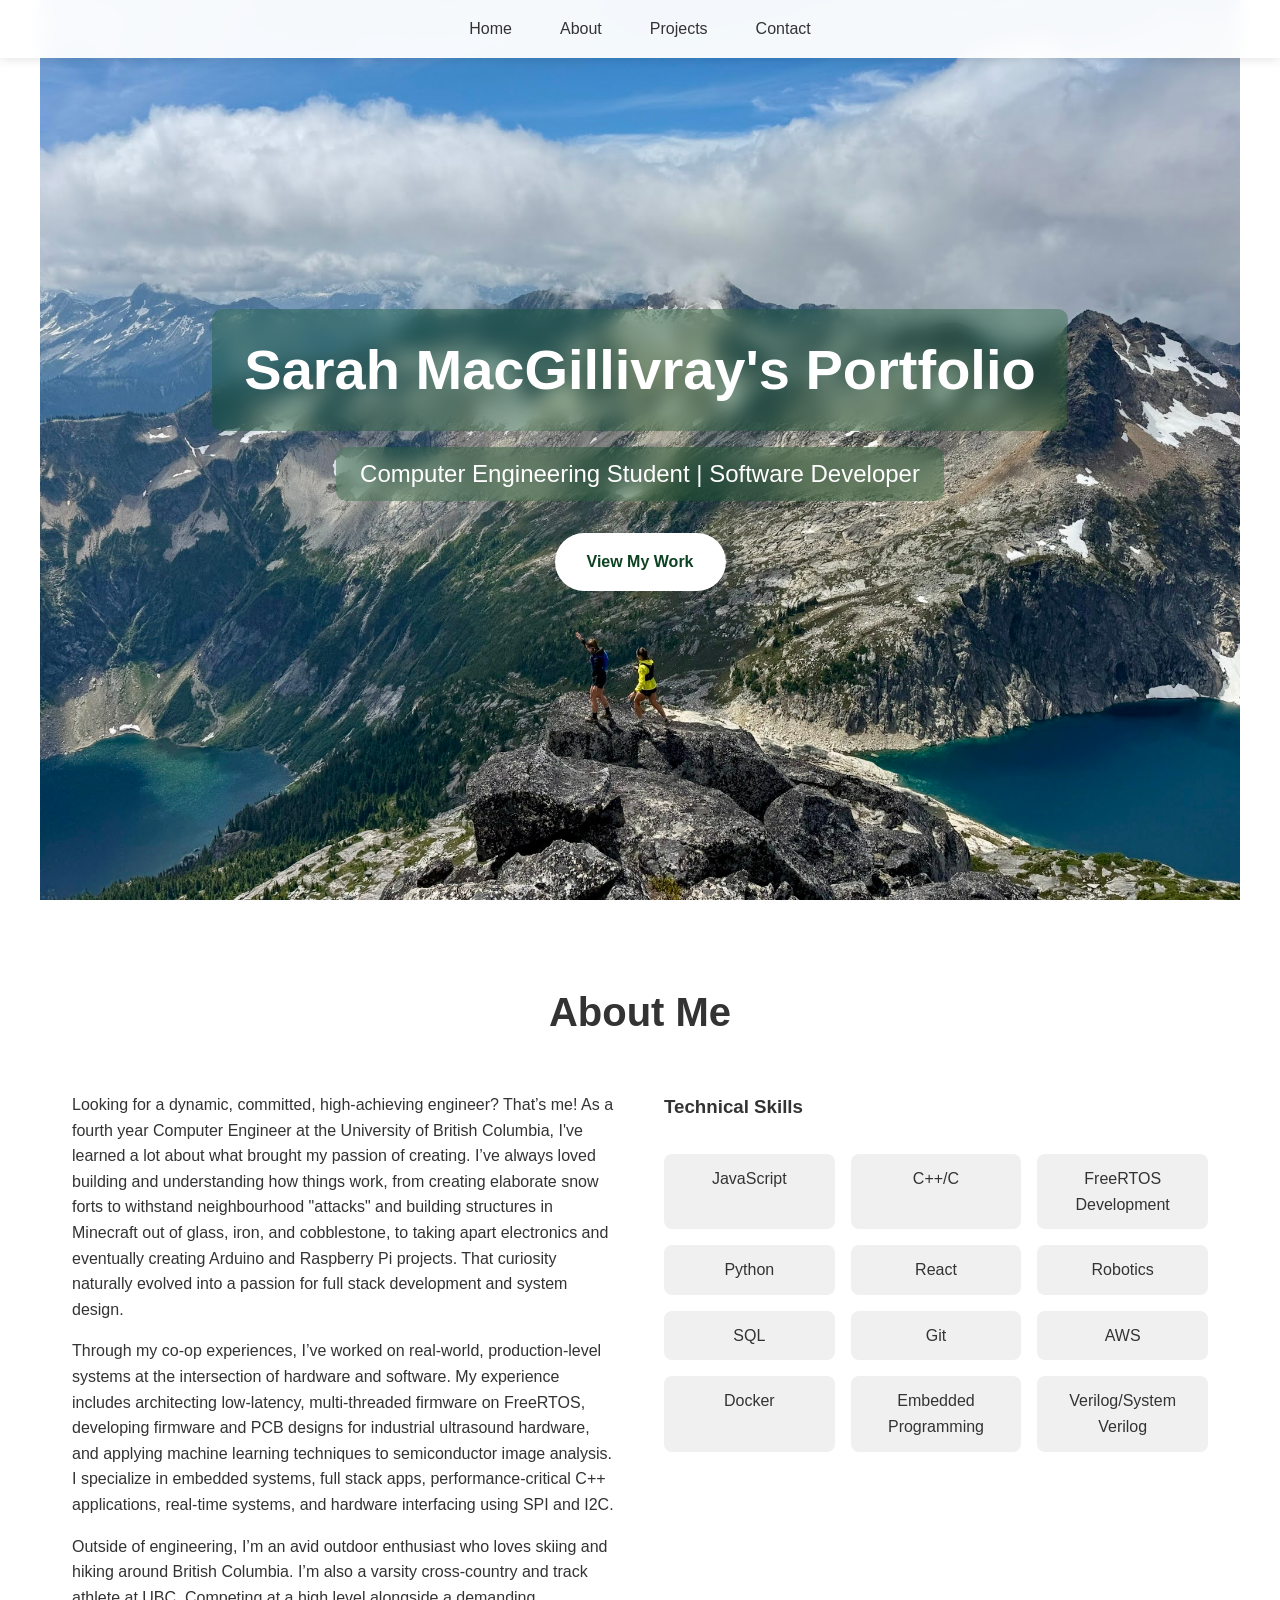
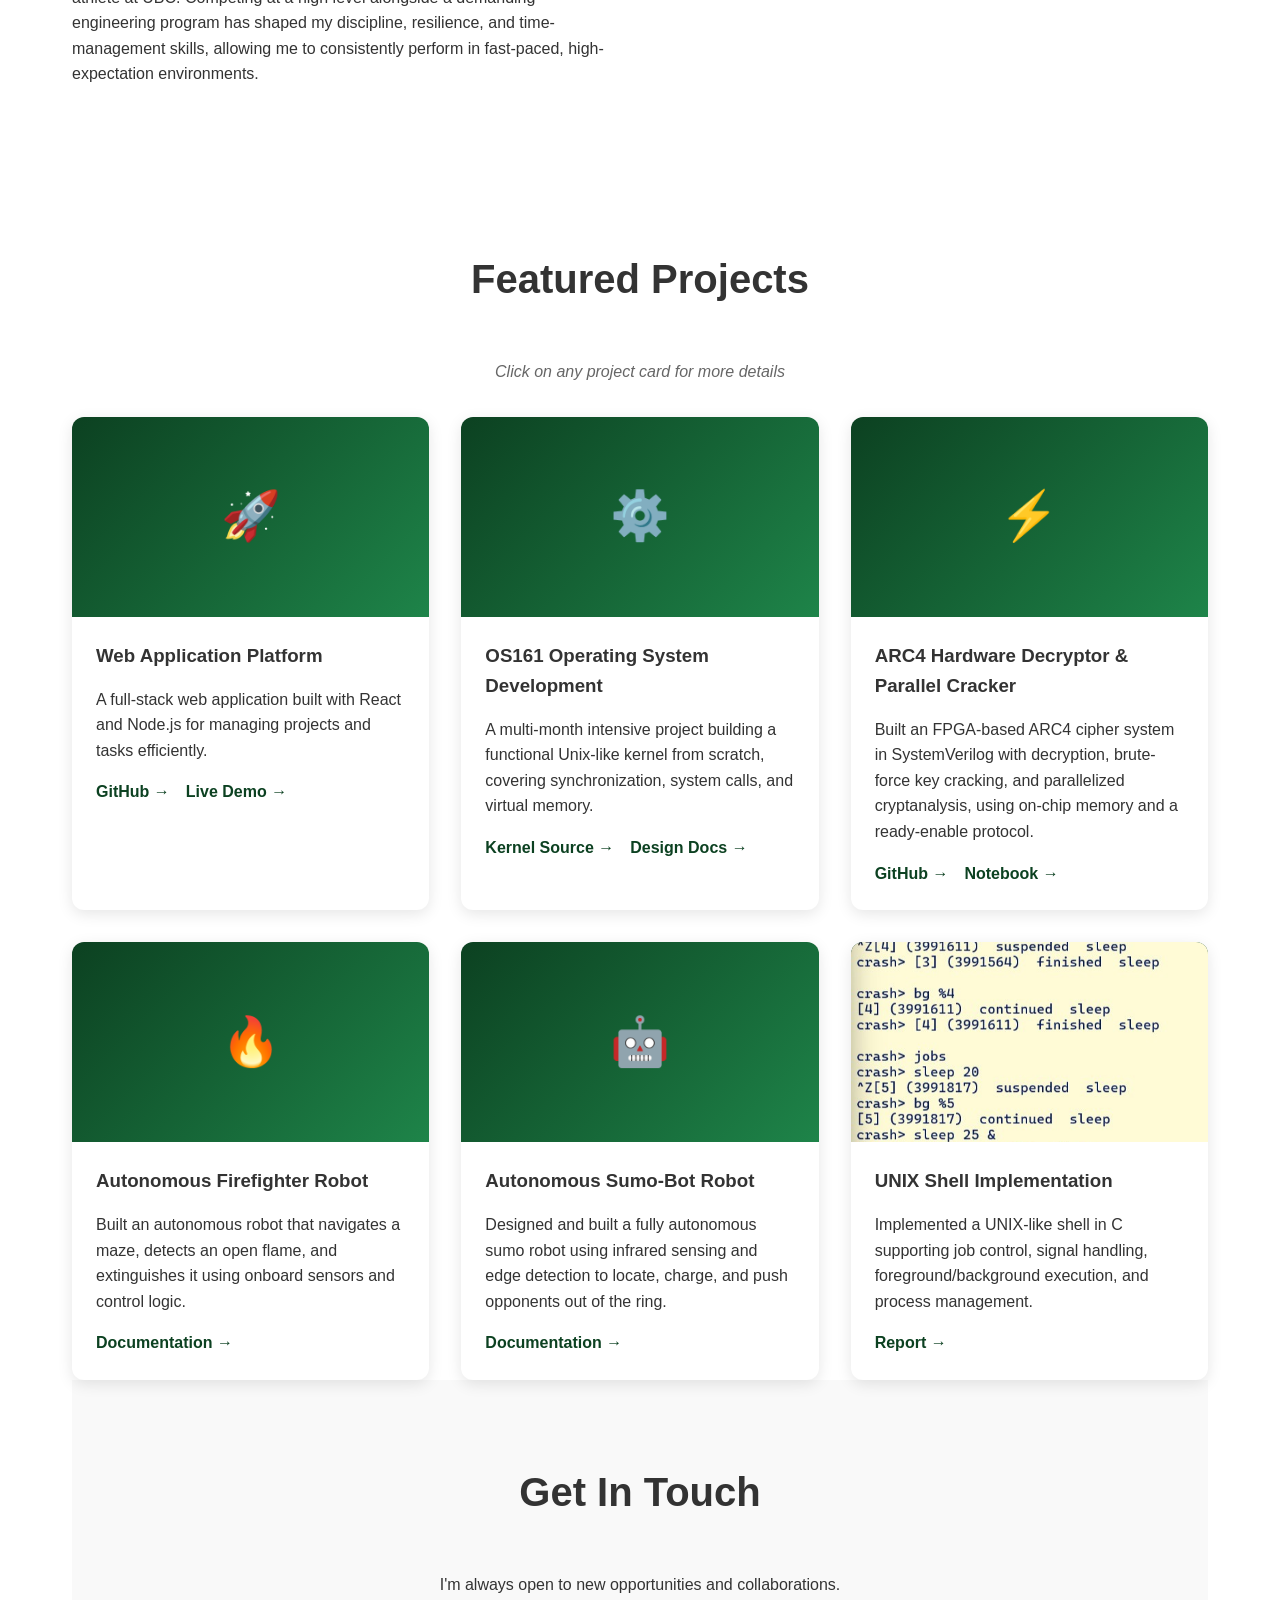
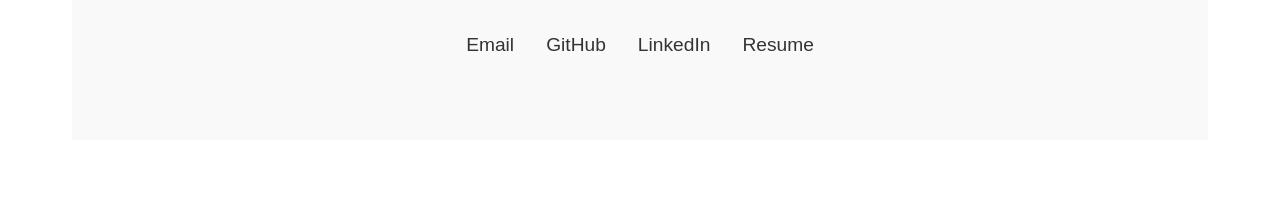
==== commit b7bdfd39: "added imagery and video for crash, get rid of photo for crash in the picture" ====
--- a/portfolio_website_main.html
+++ b/portfolio_website_main.html
@@ -206,6 +206,28 @@
 
         .project-detail.active {
             display: block;
+        }
+
+        .project-detail-header {
+            display: flex;
+            justify-content: space-between;
+            align-items: center;
+            margin-bottom: 2rem;
+        }
+
+        .close-btn {
+            background: #0c4121;
+            color: white;
+            border: none;
+            padding: 0.75rem 1.5rem;
+            border-radius: 8px;
+            cursor: pointer;
+            font-weight: bold;
+            transition: background 0.3s;
+        }
+
+        .close-btn:hover {
+            background: #062d16;
         }
 
         .project-detail h3 {
@@ -362,6 +384,7 @@
 
     <section id="projects">
         <h2>Featured Projects</h2>
+        <p style="text-align: center; color: #666; margin-bottom: 2rem; font-style: italic;">Click on any project card for more details</p>
         <div class="projects">
             <div class="project-card" onclick="toggleDetail(0)">
                 <div class="project-img">🚀</div>
@@ -375,7 +398,7 @@
                 </div>
             </div>
 
-            <div class="project-card" onclick="toggleDetail(2)">
+            <div class="project-card" onclick="toggleDetail(1)">
                 <div class="project-img">⚙️</div>
                 <div class="project-content">
                     <h3>OS161 Operating System Development</h3>
@@ -401,37 +424,34 @@
             </div>
 
             <div class="project-card" onclick="toggleDetail(3)">
-                <div class="project-img">🎨</div>
+                <div class="project-img">🔥</div>
                 <div class="project-content">
-                    <h3>Mobile App Development</h3>
-                    <p>Cross-platform mobile application with responsive design, real-time data sync, and offline capabilities.</p>
+                    <h3>Autonomous Firefighter Robot</h3>
+                    <p>Built an autonomous robot that navigates a maze, detects an open flame, and extinguishes it using onboard sensors and control logic.</p>
                     <div class="project-links">
-                        <a href="#" onclick="event.stopPropagation()">GitHub →</a>
-                        <a href="#" onclick="event.stopPropagation()">App Store →</a>
+                        <a href="#" onclick="event.stopPropagation()">Documentation →</a>
                     </div>
                 </div>
             </div>
 
             <div class="project-card" onclick="toggleDetail(4)">
-                <div class="project-img">🔐</div>
+                <div class="project-img">🤖</div>
                 <div class="project-content">
-                    <h3>Security Analysis Tool</h3>
-                    <p>Network security tool for vulnerability scanning and penetration testing with comprehensive reporting features.</p>
+                    <h3>Autonomous Sumo-Bot Robot</h3>
+                    <p>Designed and built a fully autonomous sumo robot using infrared sensing and edge detection to locate, charge, and push opponents out of the ring.</p>
                     <div class="project-links">
-                        <a href="#" onclick="event.stopPropagation()">GitHub →</a>
-                        <a href="#" onclick="event.stopPropagation()">Demo →</a>
+                        <a href="#" onclick="event.stopPropagation()">Documentation →</a>
                     </div>
                 </div>
             </div>
 
             <div class="project-card" onclick="toggleDetail(5)">
-                <div class="project-img">📊</div>
+                <div class="project-img" style="background: url('images/crash_shell.jpg') center/cover no-repeat; background-color: #0c4121;"></div>
                 <div class="project-content">
-                    <h3>Data Analytics Dashboard</h3>
-                    <p>Interactive dashboard for data visualization and analytics with real-time updates and custom filtering options.</p>
+                    <h3>UNIX Shell Implementation</h3>
+                    <p>Implemented a UNIX-like shell in C supporting job control, signal handling, foreground/background execution, and process management.</p>
                     <div class="project-links">
-                        <a href="#" onclick="event.stopPropagation()">GitHub →</a>
-                        <a href="#" onclick="event.stopPropagation()">Live Demo →</a>
+                        <a href="#" onclick="event.stopPropagation()">Report →</a>
                     </div>
                 </div>
             </div>
@@ -439,7 +459,10 @@
 
         <!-- Project Details Sections -->
         <div class="project-detail" id="detail-0">
-            <h3>Web Application Platform</h3>
+            <div class="project-detail-header">
+                <h3>Web Application Platform</h3>
+                <button class="close-btn" onclick="closeDetail()">Back to Projects</button>
+            </div>
             <div class="project-detail-content">
                 <div>
                     <p><strong>Project Overview:</strong></p>
@@ -467,8 +490,11 @@
             </div>
         </div>
 
-        <div class="project-detail" id="detail-2">
-            <h3>OS161 Operating System Development</h3>
+        <div class="project-detail" id="detail-1">
+            <div class="project-detail-header">
+                <h3>OS161 Operating System Development</h3>
+                <button class="close-btn" onclick="closeDetail()">Back to Projects</button>
+            </div>
             <div class="project-detail-content">
                 <div>
                     <p><strong>Project Overview:</strong></p>
@@ -504,7 +530,10 @@
         </div>
 
         <div class="project-detail" id="detail-2">
-            <h3>ARC4 Hardware Decryptor & Parallel Cracker</h3>
+            <div class="project-detail-header">
+                <h3>ARC4 Hardware Decryptor & Parallel Cracker</h3>
+                <button class="close-btn" onclick="closeDetail()">Back to Projects</button>
+            </div>
             <div class="project-detail-content">
                 <div>
                     <p><strong>Project Overview:</strong></p>
@@ -548,92 +577,119 @@
         </div>
 
         <div class="project-detail" id="detail-3">
-            <h3>Mobile App Development</h3>
+            <div class="project-detail-header">
+                <h3>Autonomous Firefighter Robot</h3>
+                <button class="close-btn" onclick="closeDetail()">Back to Projects</button>
+            </div>
             <div class="project-detail-content">
                 <div>
                     <p><strong>Project Overview:</strong></p>
-                    <p>A cross-platform mobile application developed with modern frameworks, featuring seamless user experience across iOS and Android. Includes offline support and real-time synchronization.</p>
+                    <p>
+                    Designed and implemented a fully autonomous firefighter robot capable of navigating a walled maze, detecting an open flame, and extinguishing it using an onboard fan. The robot combined sensor-based navigation, real-time decision-making, and environmental feedback, and was the only robot to successfully complete both challenge mazes.
+                    </p>
+
                     <p><strong>Key Features:</strong></p>
                     <ul style="margin-left: 1.5rem;">
-                        <li>Native performance with cross-platform code</li>
-                        <li>Offline-first architecture</li>
-                        <li>Real-time data synchronization</li>
-                        <li>Push notifications</li>
-                        <li>Intuitive UI/UX design</li>
-                    </ul>
-                </div>
+                        <li>Autonomous maze navigation using dual ultrasonic sensors</li>
+                        <li>Infrared flame detection and localization</li>
+                        <li>Automated fire suppression using onboard fan</li>
+                        <li>Real-time sensor data display on LCD</li>
+                        <li>Robust control logic enabling full challenge completion</li>
+                    </ul>
+                </div>
+
                 <div class="project-tech-stack">
                     <h4>Technology Stack</h4>
                     <ul class="tech-list">
-                        <li>React Native</li>
-                        <li>Firebase</li>
-                        <li>Redux State Management</li>
-                        <li>SQLite (Local DB)</li>
-                        <li>iOS & Android SDK</li>
-                        <li>REST APIs</li>
+                        <li>BASIC programming language</li>
+                        <li>Ultrasonic distance sensors</li>
+                        <li>Infrared flame sensor</li>
+                        <li>LCD display integration</li>
+                        <li>Embedded robotics & autonomous navigation</li>
                     </ul>
                 </div>
             </div>
         </div>
 
         <div class="project-detail" id="detail-4">
-            <h3>Security Analysis Tool</h3>
+            <div class="project-detail-header">
+                <h3>Sumo-Bot Autonomous Robot</h3>
+                <button class="close-btn" onclick="closeDetail()">Back to Projects</button>
+            </div>
             <div class="project-detail-content">
                 <div>
                     <p><strong>Project Overview:</strong></p>
-                    <p>A comprehensive security analysis tool for vulnerability scanning and penetration testing. Designed to identify security weaknesses in network infrastructure and provide detailed remediation recommendations.</p>
+                    <p>
+                    Designed and built a fully autonomous sumo robot capable of detecting, charging, and pushing an opponent out of a competition ring. The robot uses infrared sensing to locate other robots and a phototransistor-based edge detection system to avoid exiting the ring, enabling aggressive yet controlled behavior.
+                    </p>
+
                     <p><strong>Key Features:</strong></p>
                     <ul style="margin-left: 1.5rem;">
-                        <li>Port and service scanning</li>
-                        <li>Vulnerability database integration</li>
-                        <li>Network mapping and analysis</li>
-                        <li>Threat severity classification</li>
-                        <li>Detailed reporting with recommendations</li>
-                    </ul>
-                </div>
+                        <li>Autonomous opponent detection using infrared sensors</li>
+                        <li>Edge detection using phototransistors to prevent self-exit</li>
+                        <li>Wedge/plow mechanical design for effective pushing</li>
+                        <li>Closed-loop motor control for rapid engagement</li>
+                        <li>Custom hand-built and soldered circuitry</li>
+                    </ul>
+                </div>
+
                 <div class="project-tech-stack">
                     <h4>Technology Stack</h4>
                     <ul class="tech-list">
-                        <li>Python</li>
-                        <li>Nmap & Scapy</li>
-                        <li>SQLite</li>
-                        <li>PyQt for GUI</li>
-                        <li>OWASP Standards</li>
-                        <li>JSON Reporting</li>
+                        <li>BASIC programming language</li>
+                        <li>Infrared sensors & phototransistors</li>
+                        <li>DC motors & motor drivers</li>
+                        <li>Custom circuit design & soldering</li>
+                        <li>Autonomous robotics control</li>
                     </ul>
                 </div>
             </div>
         </div>
 
         <div class="project-detail" id="detail-5">
-            <h3>Data Analytics Dashboard</h3>
+            <div class="project-detail-header">
+                <h3>UNIX Shell Implementation</h3>
+                <button class="close-btn" onclick="closeDetail()">Back to Projects</button>
+            </div>
+            <div style="margin-bottom: 2rem;">
+                <img src="images/crash_shell.jpg" alt="UNIX Shell Implementation" style="width: 100%; max-width: 600px; border-radius: 12px; box-shadow: 0 4px 15px rgba(0,0,0,0.1);">
+            </div>
+            <div style="text-align: center; margin-bottom: 2rem;">
+                <a href="videos/crash_demo.mp4" target="_blank" style="display: inline-block; padding: 0.75rem 1.5rem; background: #0c4121; color: white; text-decoration: none; border-radius: 8px; font-weight: bold; transition: background 0.3s;">Watch Demo Video →</a>
+            </div>
             <div class="project-detail-content">
                 <div>
                     <p><strong>Project Overview:</strong></p>
-                    <p>An interactive data analytics dashboard providing real-time insights and visualizations. Built for business intelligence with customizable reports and drill-down capabilities.</p>
-                    <p><strong>Key Features:</strong></p>
-                    <ul style="margin-left: 1.5rem;">
-                        <li>Real-time data updates</li>
-                        <li>Interactive charts and graphs</li>
-                        <li>Custom filter and date range selection</li>
-                        <li>Exportable reports (PDF, Excel)</li>
-                        <li>User role-based access control</li>
-                    </ul>
-                </div>
-                <div class="project-tech-stack">
-                    <h4>Technology Stack</h4>
-                    <ul class="tech-list">
-                        <li>React.js</li>
-                        <li>D3.js & Chart.js</li>
-                        <li>Node.js Backend</li>
-                        <li>PostgreSQL</li>
-                        <li>Plotly</li>
-                        <li>AWS S3 Storage</li>
-                    </ul>
-                </div>
-            </div>
-        </div>
-    </section>
+                    <p>
+                        Implemented a simplified UNIX shell in C, supporting process creation, job control, and
+                        foreground/background execution. The shell closely follows UNIX semantics for signal handling,
+                        process groups, and job lifecycle management, and was developed incrementally across multiple
+                        milestones.
+                    </p>
+
+                <p><strong>Key Features:</strong></p>
+                <ul style="margin-left: 1.5rem;">
+                    <li>Command parsing with sequential (<code>;</code>) and background (<code>&</code>) execution</li>
+                    <li>Foreground and background job control with job IDs and PID tracking</li>
+                    <li>Built-in shell commands: <code>jobs</code>, <code>fg</code>, <code>bg</code>, <code>nuke</code>, and <code>quit</code></li>
+                    <li>PATH-based program execution using <code>fork</code> and <code>execvp</code></li>
+                    <li>Accurate job state tracking (running, suspended, finished, killed)</li>
+                    <li>Signal-safe handling of asynchronous events via <code>SIGCHLD</code>, <code>SIGINT</code>, <code>SIGTSTP</code>, and <code>SIGQUIT</code></li>
+                </ul>
+            </div>
+
+            <div class="project-tech-stack">
+                <h4>Technology Stack</h4>
+                <ul class="tech-list">
+                    <li>C (GCC)</li>
+                    <li>UNIX/Linux System Calls</li>
+                    <li>fork / execvp / waitpid</li>
+                    <li>POSIX Signals & Process Groups</li>
+                    <li>Signal-safe Concurrency Design</li>
+                </ul>
+            </div>
+        </div>
+    </div>
 
     <section id="contact" class="contact">
         <h2>Get In Touch</h2>
@@ -672,8 +728,26 @@
             const detailElement = document.getElementById(`detail-${index}`);
             if (detailElement) {
                 detailElement.classList.add('active');
-                // Scroll to the detail section
-                detailElement.scrollIntoView({
+                // Scroll to the detail section with offset for nav bar
+                setTimeout(() => {
+                    const yOffset = -120; // Adjust this value to control spacing from top
+                    const y = detailElement.getBoundingClientRect().top + window.pageYOffset + yOffset;
+                    window.scrollTo({top: y, behavior: 'smooth'});
+                }, 0);
+            }
+        }
+
+        // Close project detail
+        function closeDetail() {
+            // Hide all project details
+            document.querySelectorAll('.project-detail').forEach(detail => {
+                detail.classList.remove('active');
+            });
+            
+            // Scroll back to projects section
+            const projectsSection = document.getElementById('projects');
+            if (projectsSection) {
+                projectsSection.scrollIntoView({
                     behavior: 'smooth',
                     block: 'start'
                 });
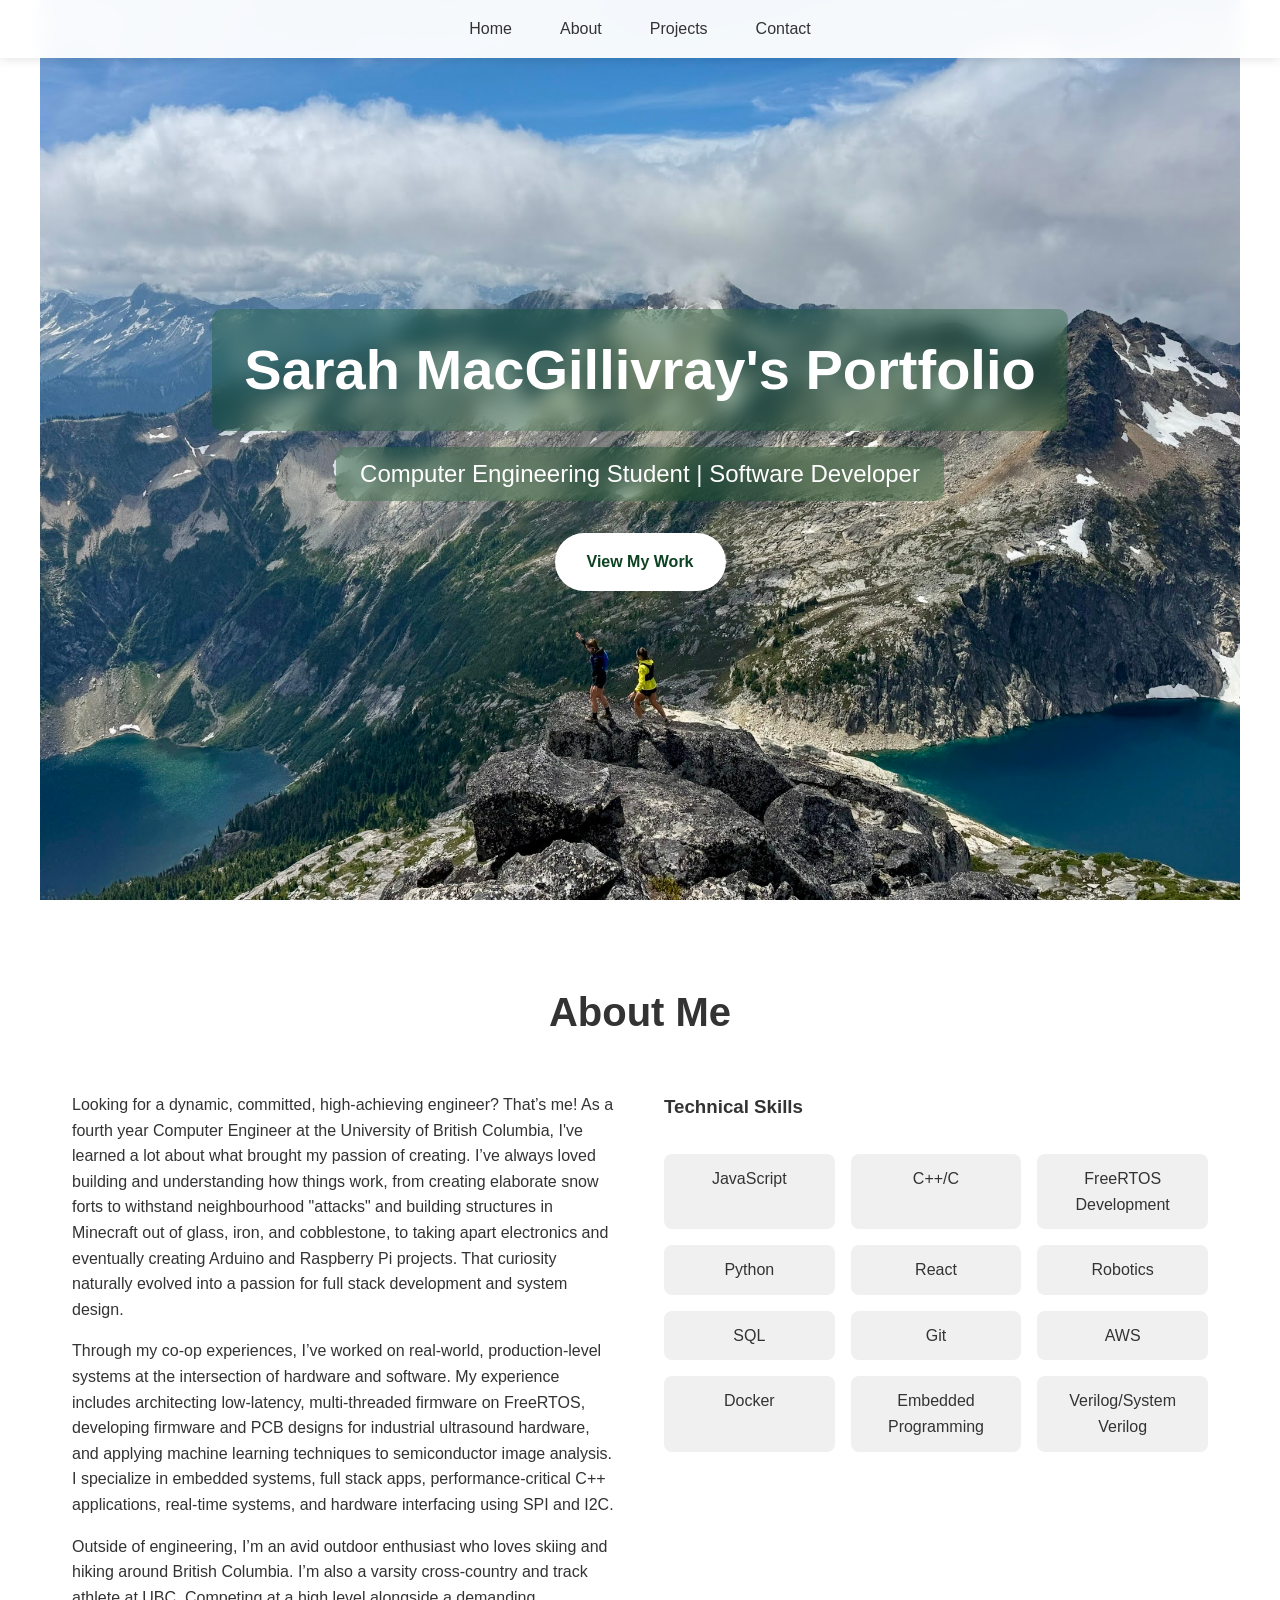
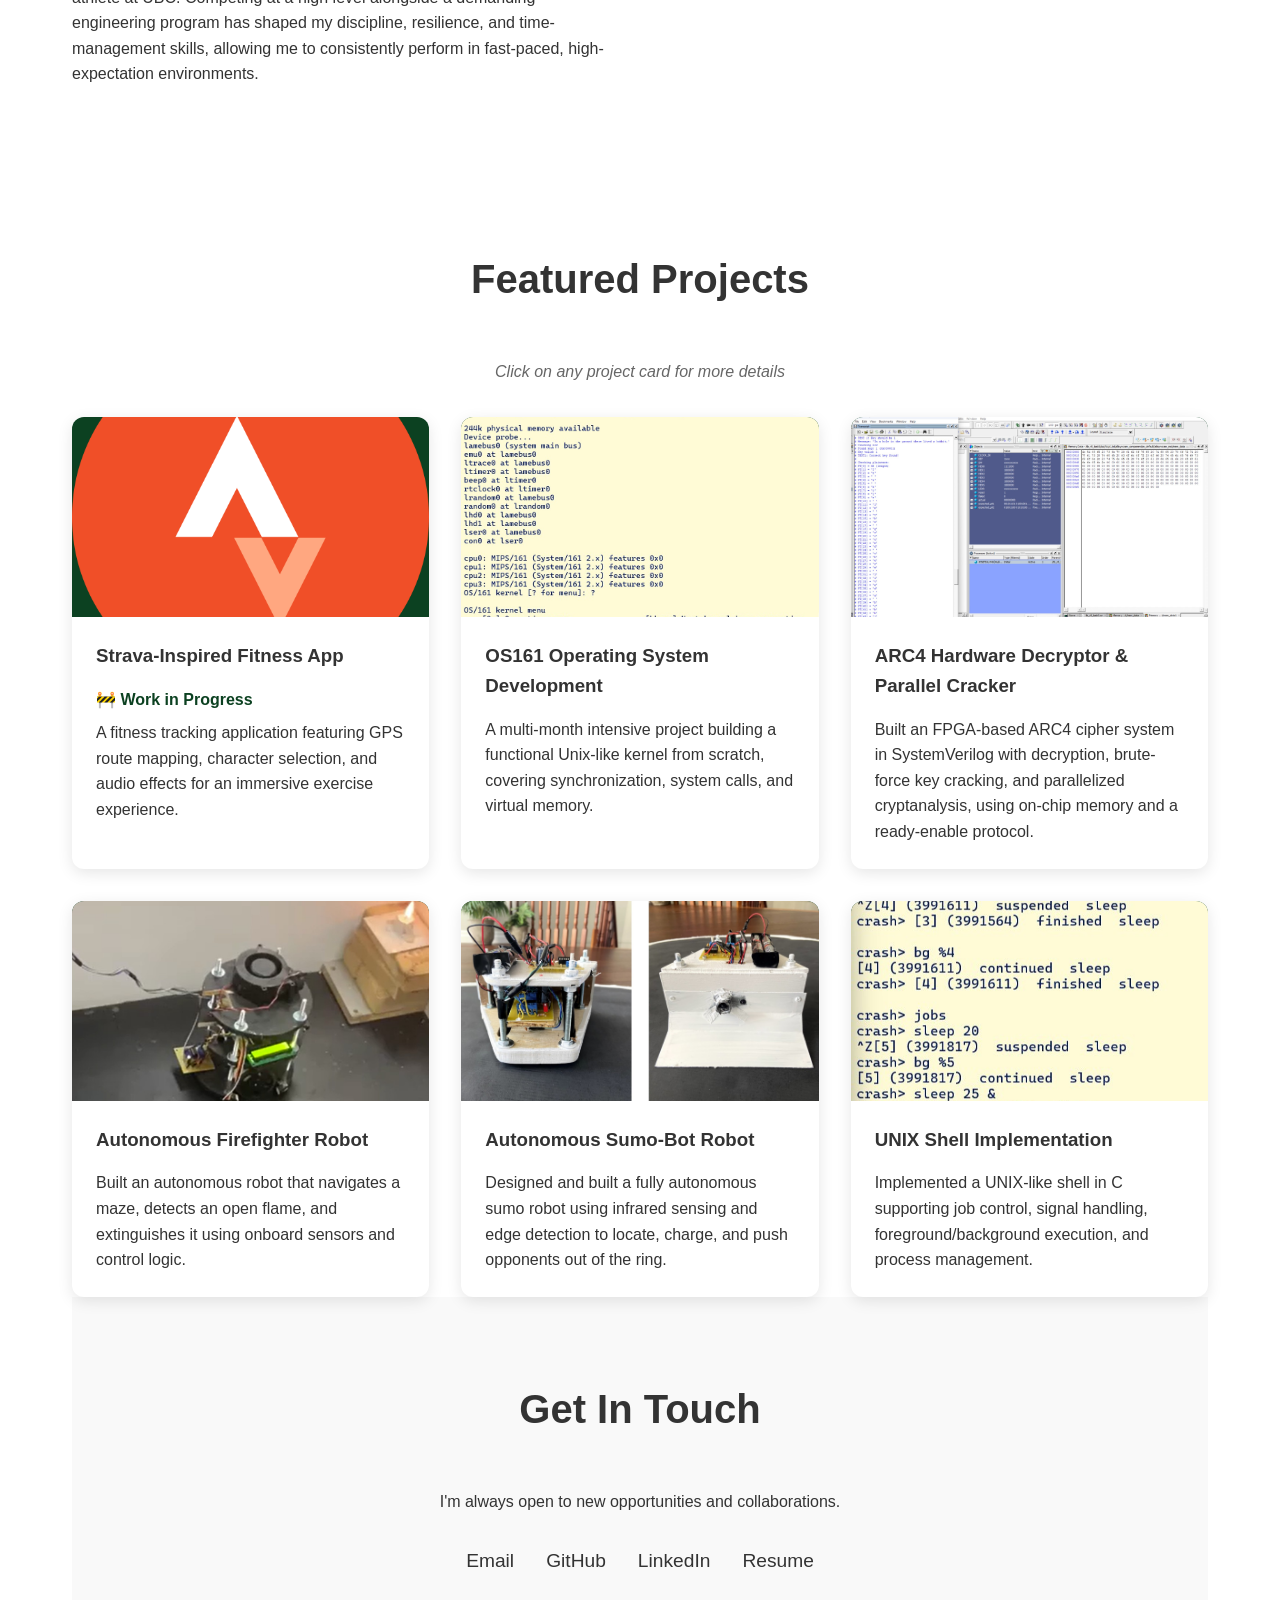
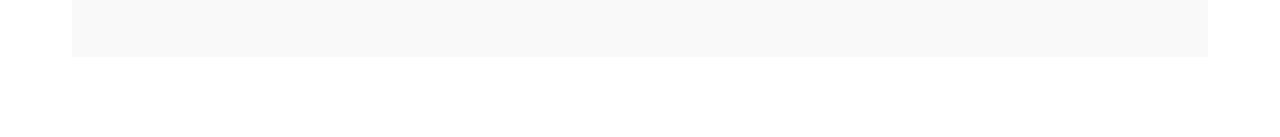
==== commit b6217fc4: "Looking really good, just need to add maybe video for os161 and links to resume, linkedin, github, e" ====
--- a/portfolio_website_main.html
+++ b/portfolio_website_main.html
@@ -387,61 +387,44 @@
         <p style="text-align: center; color: #666; margin-bottom: 2rem; font-style: italic;">Click on any project card for more details</p>
         <div class="projects">
             <div class="project-card" onclick="toggleDetail(0)">
-                <div class="project-img">🚀</div>
+                <div class="project-img" style="background: url('images/strava_logo_icon_147232.png') center/cover no-repeat; background-color: #0c4121;"></div>
                 <div class="project-content">
-                    <h3>Web Application Platform</h3>
-                    <p>A full-stack web application built with React and Node.js for managing projects and tasks efficiently.</p>
-                    <div class="project-links">
-                        <a href="#" onclick="event.stopPropagation()">GitHub →</a>
-                        <a href="#" onclick="event.stopPropagation()">Live Demo →</a>
-                    </div>
+                    <h3>Strava-Inspired Fitness App</h3>
+                    <p style="color: #0c4121; font-weight: bold; margin-bottom: 0.5rem;">🚧 Work in Progress</p>
+                    <p>A fitness tracking application featuring GPS route mapping, character selection, and audio effects for an immersive exercise experience.</p>
                 </div>
             </div>
 
             <div class="project-card" onclick="toggleDetail(1)">
-                <div class="project-img">⚙️</div>
+                <div class="project-img" style="background: url('images/os161.jpg') center/cover no-repeat; background-color: #0c4121;"></div>
                 <div class="project-content">
                     <h3>OS161 Operating System Development</h3>
                     <p>A multi-month intensive project building a functional Unix-like kernel from scratch, covering synchronization, system calls, and virtual memory.</p>
-                    <div class="project-links">
-                        <a href="#" onclick="event.stopPropagation()">Kernel Source →</a>
-                        <a href="#" onclick="event.stopPropagation()">Design Docs →</a>
-                    </div>
                 </div>
             </div>
 
             <div class="project-card" onclick="toggleDetail(2)">
-                <div class="project-img">⚡</div>
+                <div class="project-img" style="background: url('images/ModelSim_arc4.jpg') center/cover no-repeat; background-color: #0c4121;"></div>
                 <div class="project-content">
                     <h3>ARC4 Hardware Decryptor & Parallel Cracker</h3>
                     <p>Built an FPGA-based ARC4 cipher system in SystemVerilog with decryption, brute-force key cracking,
                          and parallelized cryptanalysis, using on-chip memory and a ready-enable protocol.</p>
-                    <div class="project-links">
-                        <a href="#" onclick="event.stopPropagation()">GitHub →</a>
-                        <a href="#" onclick="event.stopPropagation()">Notebook →</a>
-                    </div>
                 </div>
             </div>
 
             <div class="project-card" onclick="toggleDetail(3)">
-                <div class="project-img">🔥</div>
+                <div class="project-img" style="background: url('images/fire_flame.jpg') center/cover no-repeat; background-color: #0c4121;"></div>
                 <div class="project-content">
                     <h3>Autonomous Firefighter Robot</h3>
                     <p>Built an autonomous robot that navigates a maze, detects an open flame, and extinguishes it using onboard sensors and control logic.</p>
-                    <div class="project-links">
-                        <a href="#" onclick="event.stopPropagation()">Documentation →</a>
-                    </div>
                 </div>
             </div>
 
             <div class="project-card" onclick="toggleDetail(4)">
-                <div class="project-img">🤖</div>
+                <div class="project-img" style="background: url('images/sumo.jpg') center/cover no-repeat; background-color: #0c4121;"></div>
                 <div class="project-content">
                     <h3>Autonomous Sumo-Bot Robot</h3>
                     <p>Designed and built a fully autonomous sumo robot using infrared sensing and edge detection to locate, charge, and push opponents out of the ring.</p>
-                    <div class="project-links">
-                        <a href="#" onclick="event.stopPropagation()">Documentation →</a>
-                    </div>
                 </div>
             </div>
 
@@ -450,9 +433,6 @@
                 <div class="project-content">
                     <h3>UNIX Shell Implementation</h3>
                     <p>Implemented a UNIX-like shell in C supporting job control, signal handling, foreground/background execution, and process management.</p>
-                    <div class="project-links">
-                        <a href="#" onclick="event.stopPropagation()">Report →</a>
-                    </div>
                 </div>
             </div>
         </div>
@@ -460,31 +440,31 @@
         <!-- Project Details Sections -->
         <div class="project-detail" id="detail-0">
             <div class="project-detail-header">
-                <h3>Web Application Platform</h3>
+                <h3>Strava-Inspired Fitness App</h3>
                 <button class="close-btn" onclick="closeDetail()">Back to Projects</button>
             </div>
             <div class="project-detail-content">
                 <div>
                     <p><strong>Project Overview:</strong></p>
-                    <p>A comprehensive web application platform designed to streamline project and task management for teams. The application features real-time collaboration, intuitive user interface, and robust backend architecture.</p>
+                    <p>This project is a fitness tracking application inspired by Strava, featuring GPS route mapping, character selection, and audio effects. Users can track their activities, choose characters, and enjoy immersive audio experiences while exercising.</p>
                     <p><strong>Key Features:</strong></p>
                     <ul style="margin-left: 1.5rem;">
-                        <li>User authentication and authorization</li>
-                        <li>Real-time task updates using WebSockets</li>
-                        <li>Drag-and-drop interface for task management</li>
-                        <li>Team collaboration features with comments</li>
-                        <li>Email notifications and reminders</li>
+                        <li>GPS Route Mapping: Visualize your route on a map using the Google Maps API</li>
+                        <li>Character Selection: Choose your character from a variety of options</li>
+                        <li>Audio Effects: Experience sound effects that enhance the activity tracking experience</li>
+                        <li>Activity Tracking: Track distance, speed, and duration of your workouts</li>
+                        <li>Responsive Design: Works seamlessly on desktop and mobile devices</li>
                     </ul>
                 </div>
                 <div class="project-tech-stack">
                     <h4>Technology Stack</h4>
                     <ul class="tech-list">
-                        <li>React.js with Hooks</li>
-                        <li>Node.js & Express</li>
-                        <li>MongoDB</li>
-                        <li>Socket.io</li>
-                        <li>JWT Authentication</li>
-                        <li>Docker & AWS</li>
+                        <li>React with TypeScript</li>
+                        <li>Google Maps API</li>
+                        <li>Web Audio API</li>
+                        <li>Node.js Backend</li>
+                        <li>Firebase for Data Storage</li>
+                        <li>Tailwind CSS</li>
                     </ul>
                 </div>
             </div>
@@ -534,6 +514,9 @@
                 <h3>ARC4 Hardware Decryptor & Parallel Cracker</h3>
                 <button class="close-btn" onclick="closeDetail()">Back to Projects</button>
             </div>
+            <div style="text-align: center; margin-bottom: 2rem;">
+                <a href="videos/decrypt.mp4" target="_blank" style="display: inline-block; padding: 0.75rem 1.5rem; background: #0c4121; color: white; text-decoration: none; border-radius: 8px; font-weight: bold; transition: background 0.3s;">Watch Demo Video →</a>
+            </div>
             <div class="project-detail-content">
                 <div>
                     <p><strong>Project Overview:</strong></p>
@@ -650,9 +633,6 @@
             <div class="project-detail-header">
                 <h3>UNIX Shell Implementation</h3>
                 <button class="close-btn" onclick="closeDetail()">Back to Projects</button>
-            </div>
-            <div style="margin-bottom: 2rem;">
-                <img src="images/crash_shell.jpg" alt="UNIX Shell Implementation" style="width: 100%; max-width: 600px; border-radius: 12px; box-shadow: 0 4px 15px rgba(0,0,0,0.1);">
             </div>
             <div style="text-align: center; margin-bottom: 2rem;">
                 <a href="videos/crash_demo.mp4" target="_blank" style="display: inline-block; padding: 0.75rem 1.5rem; background: #0c4121; color: white; text-decoration: none; border-radius: 8px; font-weight: bold; transition: background 0.3s;">Watch Demo Video →</a>
